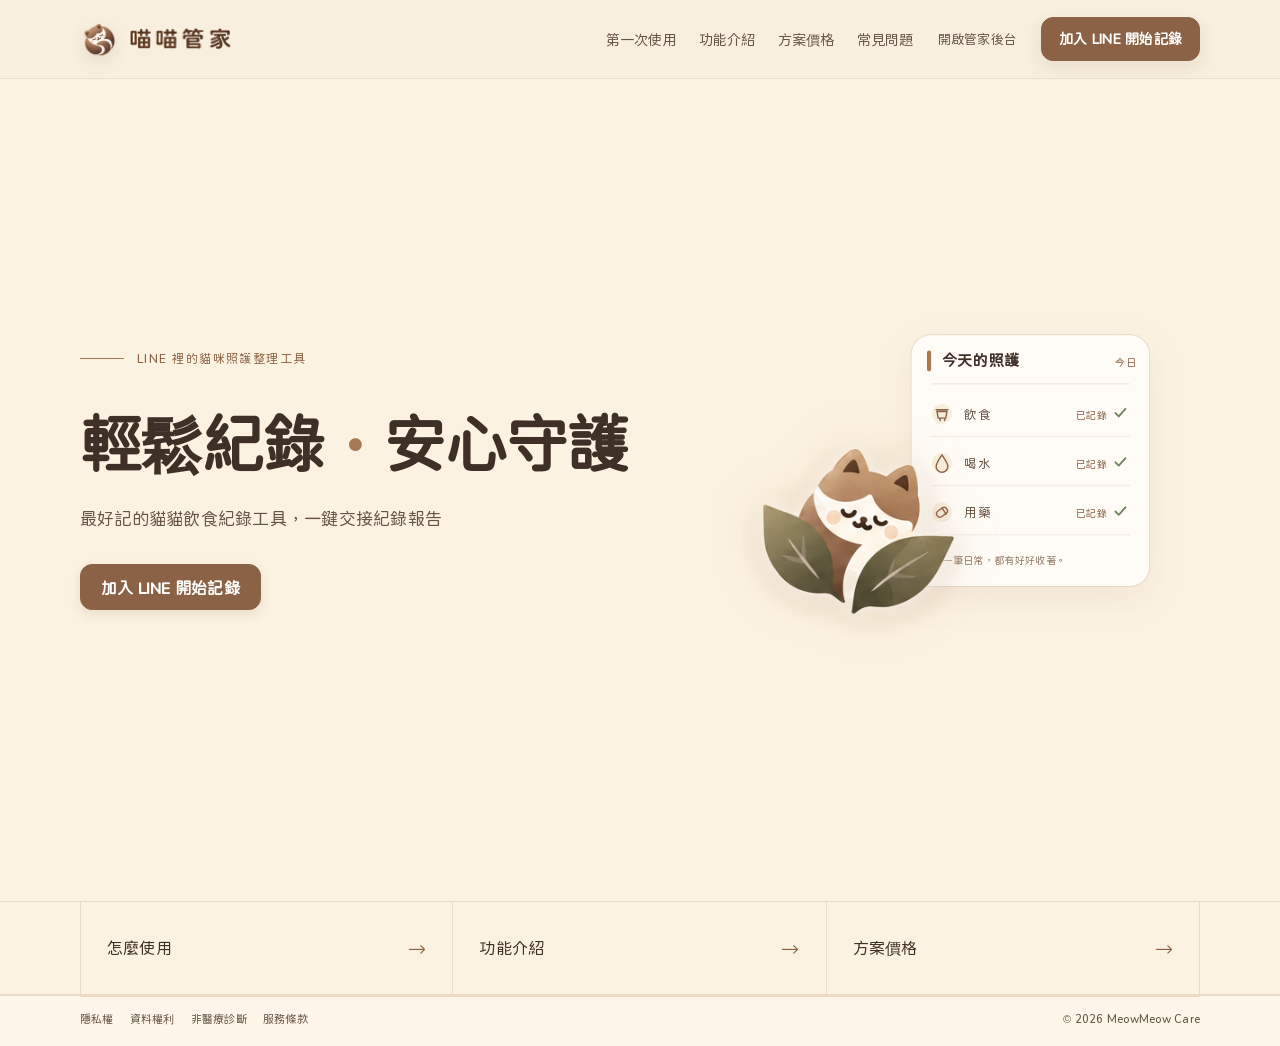
==== index.html @ c9d2cac2 "Publish MeowMeowCare website" ====
<!doctype html>
<html lang="zh-Hant">
<head>
  <meta charset="utf-8">
  <meta name="viewport" content="width=device-width,initial-scale=1">
  <meta name="description" content="喵喵管家是在 LINE 裡使用的貓咪照護整理工具。輕鬆紀錄，安心守護每一天。">
  <meta name="robots" content="noindex,nofollow">
  <title>喵喵管家｜輕鬆紀錄・安心守護</title>
  <link rel="stylesheet" href="assets/site.css?v=20261018-gutter-icons-v1">
</head>
<body class="home-page">
  <div data-site-header></div>
  <main id="main">
    <section class="a-hero">
      <div class="container a-hero-grid">
        <div class="a-hero-copy">
          <div class="a-index">LINE 裡的貓咪照護整理工具</div>
          <h1>輕鬆紀錄<span class="headline-dot">・</span>安心守護</h1>
          <p class="lead">最好記的貓貓飲食紀錄工具，一鍵交接紀錄報告</p>
          <div class="hero-actions"><a class="button primary" href="https://line.me/R/ti/p/@232mjffx">加入 LINE 開始記錄</a></div>
        </div>
        <figure class="hero-illustration" aria-label="今日照護摘要與你提供的喵喵管家貓咪插畫">
          <svg class="hero-illustration-art" viewBox="0 0 520 450" role="img" aria-labelledby="hero-art-title hero-art-desc">
            <title id="hero-art-title">今天的照護，輕鬆留下來</title>
            <desc id="hero-art-desc">圓角的今日照護摘要介面，列出飲食、喝水與用藥紀錄，搭配你提供的完整品牌貓咪插圖。</desc>
            <g class="hero-page" transform="translate(38 0)">
              <rect class="hero-sheet" x="174" y="44" width="286" height="302" rx="24"/>
              <rect class="hero-card-accent" x="193" y="63" width="5" height="25" rx="2.5"/>
              <text x="211" y="82" class="hero-label">今天的照護</text>
              <text x="419" y="81" class="hero-date">今日</text>
              <path class="hero-rule" d="M198 103h238"/>
              <g class="hero-entry"><circle class="hero-entry-mark" cx="211" cy="139" r="12"/><path class="hero-icon" d="M205 136h12l-1.5 8h-9l-1.5-8Zm-1-2h14m-10 10 1 3m6-3-1 3"/><text x="238" y="145" class="hero-entry-title">飲食</text><text x="372" y="145" class="hero-entry-note">已記錄</text><path class="hero-check" d="m419 138 4 4 8-9"/><path class="hero-entry-line" d="M198 166h238"/></g>
              <g class="hero-entry hero-entry-water"><circle class="hero-entry-mark" cx="211" cy="198" r="12"/><path class="hero-icon" d="M211 188c-4 6-7 10-7 14a7 7 0 0 0 14 0c0-4-3-8-7-14Z"/><text x="238" y="204" class="hero-entry-title">喝水</text><text x="372" y="204" class="hero-entry-note">已記錄</text><path class="hero-check" d="m419 197 4 4 8-9"/><path class="hero-entry-line" d="M198 225h238"/></g>
              <g class="hero-entry hero-entry-medicine"><circle class="hero-entry-mark" cx="211" cy="257" r="12"/><rect class="hero-icon" x="204" y="253" width="14" height="8" rx="4" transform="rotate(-35 211 257)"/><path class="hero-icon" d="m211 252 5 7"/><text x="238" y="263" class="hero-entry-title">用藥</text><text x="372" y="263" class="hero-entry-note">已記錄</text><path class="hero-check" d="m419 256 4 4 8-9"/><path class="hero-entry-line" d="M198 284h238"/></g>
              <text x="199" y="319" class="hero-card-caption">每一筆日常，都有好好收著。</text>
            </g>
          </svg>
          <div class="hero-mascot" role="img" aria-label="你提供的貓咪插圖：貓咪被綠葉包圍"></div>
        </figure>
      </div>
    </section>
    <nav class="home-directory" aria-label="深入了解喵喵管家"><div class="container"><a href="how-it-works.html"><span>怎麼使用</span><b aria-hidden="true">→</b></a><a href="features.html"><span>功能介紹</span><b aria-hidden="true">→</b></a><a href="pricing.html"><span>方案價格</span><b aria-hidden="true">→</b></a></div></nav>
  </main>
  <div data-site-footer></div>
  <script src="assets/site.js?v=20261018-paidshared"></script>
</body>
</html>
---- assets/site.css ----
@font-face{font-family:"Chiron GoRound TC";src:url("chiron-go-round-tc-400-subset.woff2") format("woff2");font-display:swap}
@font-face{font-family:"jf-openhuninn";src:url("jf-openhuninn-subset.woff2") format("woff2");font-display:swap}

:root{
  --sand:#fcf2e1;--paper:#fffcf7;--paper-deep:#f8eedd;--ink:#3e3027;--ink-soft:#655346;
  --caramel:#a77954;--caramel-dark:#8c6246;--line:#eadcc9;--line-soft:rgba(140,98,70,.11);
  --green:#708461;--green-soft:#e8eee2;--shadow-soft:0 2px 8px rgba(105,72,50,.05);
  --shadow-paper:0 3px 12px rgba(105,72,50,.07);--radius:16px;--radius-small:12px;--content:1120px;
  --font:"Chiron GoRound TC","jf-openhuninn","Noto Sans TC","PingFang TC","Microsoft JhengHei",sans-serif;
  --ease:cubic-bezier(.4,0,.2,1);--ease-enter:cubic-bezier(.16,1,.3,1);--quick:180ms;--standard:480ms;--slow:760ms;
}
*{box-sizing:border-box}html{scroll-behavior:smooth;scroll-padding-top:96px}
body{margin:0;overflow-x:hidden;background:var(--sand);color:var(--ink);font-family:var(--font);font-size:16px;line-height:1.72;letter-spacing:.015em;-webkit-text-size-adjust:100%;text-size-adjust:100%}
img{display:block;max-width:100%}a{color:inherit;text-decoration:none}button{font:inherit;color:inherit}p{text-wrap:pretty}
.container{width:min(calc(100% - 64px),var(--content));margin-inline:auto}
.skip-link{position:fixed;left:32px;top:-70px;z-index:200;padding:10px 16px;border-radius:10px;background:var(--ink);color:#fff;transition:top var(--quick) var(--ease)}.skip-link:focus{top:18px}

/* Navigation */
.site-header{position:sticky;top:0;z-index:100;background:rgba(248,239,223,.94);border-bottom:1px solid var(--line-soft);backdrop-filter:blur(16px)}
.nav{min-height:78px;display:flex;align-items:center;gap:24px}.brand{display:flex;align-items:center;gap:10px;margin-right:auto}
.brand img:first-child{width:44px;height:44px;object-fit:contain;filter:drop-shadow(0 5px 8px rgba(90,56,37,.12))}.brand img:last-child{width:126px;height:auto}
.nav-links{display:flex;align-items:center;gap:22px;font-size:14px}.nav-links a,.nav-secondary{position:relative;padding:10px 0;color:var(--ink-soft)}
.nav-links a::after,.nav-secondary::after{content:"";position:absolute;right:0;bottom:5px;left:0;height:1px;background:var(--caramel-dark);transform:scaleX(0);transform-origin:right;transition:transform var(--standard) var(--ease-enter)}
.nav-links a:hover::after,.nav-links a[aria-current="page"]::after,.nav-secondary:hover::after{transform:scaleX(1);transform-origin:left}.nav-links a[aria-current="page"]{color:var(--ink)}
.nav-secondary{font-size:13px;white-space:nowrap}
.nav-cta,.button{min-height:46px;display:inline-flex;align-items:center;justify-content:center;gap:9px;padding:9px 20px;border:1px solid var(--line);border-radius:var(--radius-small);background:var(--paper);font-weight:600;line-height:1.4;cursor:pointer;transition:transform var(--quick) var(--ease),box-shadow var(--standard) var(--ease),background var(--quick) var(--ease),border-color var(--quick) var(--ease)}
.nav-cta,.button.primary{background:var(--caramel-dark);border-color:var(--caramel-dark);color:#fff;box-shadow:0 6px 16px rgba(140,98,70,.14)}.nav-cta{min-height:44px;padding:8px 17px;font-size:14px;white-space:nowrap}
.button:hover,.nav-cta:hover{transform:translateY(-2px);box-shadow:0 9px 22px rgba(140,98,70,.2)}.button:active,.nav-cta:active{transform:translateY(0) scale(.98);transition-duration:100ms}
.button.small{min-height:40px;padding:7px 15px;font-size:14px}.button.ghost{background:transparent}.menu-toggle{display:none;width:44px;height:44px;border:1px solid var(--line);border-radius:12px;background:var(--paper);font-size:21px;line-height:1}

/* Typography */
h1,h2,h3{margin-top:0;font-family:var(--font);font-weight:600;color:var(--ink);text-wrap:balance}h1{font-size:clamp(40px,4.8vw,64px);line-height:1.32;letter-spacing:0;margin-bottom:24px}
h2{font-size:clamp(27px,3vw,38px);line-height:1.4;letter-spacing:0;margin-bottom:16px}h3{font-size:18px;line-height:1.5;margin-bottom:9px}
.lead{max-width:37em;font-size:17px;line-height:1.75;color:var(--ink-soft)}.muted{color:var(--ink-soft)}
.eyebrow,.a-index,.a-kicker,.section-index{display:flex;align-items:center;gap:13px;color:var(--caramel-dark);font-size:12px;letter-spacing:.16em}.eyebrow::before,.a-index::before{content:"";width:44px;height:1px;background:var(--caramel)}

/* Home: one quiet cover and four page doors */
.a-hero{position:relative;isolation:isolate;overflow:hidden}
.a-hero-grid{min-height:calc(100svh - 78px);display:grid;grid-template-columns:minmax(0,1fr) minmax(340px,.72fr);gap:84px;align-items:center;padding:64px 0 72px}
.a-hero-copy{max-width:620px;padding-bottom:14px}.a-index{margin-bottom:31px}.a-hero h1{max-width:650px;margin-bottom:22px}.a-hero h1 span{display:block;color:var(--caramel-dark)}
.a-hero .lead{max-width:30em;margin:0;font-size:17px}.hero-actions{display:flex;gap:12px;flex-wrap:wrap;margin-top:31px}
.hero-illustration{position:relative;width:min(100%,470px);aspect-ratio:520/450;margin:0 0 0 auto;isolation:isolate}
.hero-illustration-art{position:absolute;inset:0;width:100%;height:100%;overflow:visible}
.hero-page{transform-origin:58% 52%;opacity:1}
.hero-sheet{fill:var(--paper);stroke:var(--line);stroke-width:1.5}
.hero-fold{fill:var(--paper-deep);stroke:var(--line);stroke-width:1.5;stroke-linejoin:round}
.hero-pin{fill:var(--caramel)}.hero-label{fill:var(--ink);font:600 18px var(--font);letter-spacing:.04em}
.hero-rule,.hero-bottom-rule{fill:none;stroke:var(--line);stroke-width:1.2}
.hero-entry-title{fill:var(--ink-soft);font:500 15px var(--font);letter-spacing:.04em}
.hero-icon{fill:none;stroke:var(--caramel-dark);stroke-width:2.3;stroke-linecap:round;stroke-linejoin:round}
.hero-entry-line{fill:none;stroke:var(--line);stroke-width:2;stroke-linecap:round}
.hero-check{fill:none;stroke:var(--green);stroke-width:2.4;stroke-linecap:round;stroke-linejoin:round;stroke-dasharray:22;stroke-dashoffset:0}
.hero-paw-dot{fill:var(--caramel)}.hero-paw-line{fill:none;stroke:var(--line);stroke-width:2;stroke-linecap:round}
.hero-mascot{position:absolute;z-index:1;left:0;bottom:2%;width:48%;height:auto;filter:drop-shadow(0 8px 9px rgba(90,56,37,.08));transform-origin:50% 84%}
.hero-illustration.is-active .hero-mascot{animation:mascotSettle 760ms var(--ease-enter) both,mascotRest 6.2s ease-in-out 900ms infinite}
.hero-illustration.has-entered .hero-page{animation:pageArrival 720ms var(--ease-enter) both}
.hero-illustration.is-active .hero-entry:not(.hero-entry-water):not(.hero-entry-medicine) .hero-check{animation:checkDraw 420ms var(--ease-enter) 500ms both}
.hero-illustration.is-active .hero-entry-water .hero-check{animation:checkDraw 420ms var(--ease-enter) 680ms both}
.hero-illustration.is-active .hero-entry-medicine .hero-check{animation:checkDraw 420ms var(--ease-enter) 860ms both}
.home-directory{border-top:1px solid var(--line);border-bottom:1px solid var(--line)}.home-directory .container{display:grid;grid-template-columns:repeat(3,1fr)}
.home-directory a{position:relative;min-height:92px;display:flex;align-items:center;justify-content:space-between;gap:16px;padding:20px 26px;border-right:1px solid var(--line);font-size:16px;overflow:hidden;transition:background var(--standard) var(--ease),color var(--quick) var(--ease)}
.home-directory a:first-child{border-left:1px solid var(--line)}.home-directory a::before{content:"";position:absolute;inset:auto 0 0;height:3px;background:var(--caramel);transform:scaleX(0);transform-origin:left;transition:transform var(--standard) var(--ease-enter)}
.home-directory a:hover{background:rgba(255,250,240,.58)}.home-directory a:hover::before{transform:scaleX(1)}.home-directory b{font-size:18px;font-weight:400;color:var(--caramel-dark);transition:transform var(--standard) var(--ease-enter)}.home-directory a:hover b{transform:translateX(5px)}

/* Shared page structure */
.page-hero{position:relative;padding:80px 0 62px;border-bottom:1px solid var(--line-soft);overflow:hidden}.page-hero::after{content:"";position:absolute;width:260px;height:260px;border:1px solid rgba(185,135,96,.22);border-radius:50%;right:-110px;bottom:-145px}
.page-hero-grid{display:grid;grid-template-columns:minmax(0,1fr) minmax(290px,.55fr);gap:70px;align-items:center}.page-hero h1{font-size:clamp(38px,4.4vw,58px);margin-top:22px;margin-bottom:18px}.page-hero .lead{margin:0;font-size:17px}
.page-hero-visual,.onboarding-image{max-height:560px;width:100%;object-fit:contain;border:9px solid var(--paper);border-radius:22px;box-shadow:var(--shadow-soft)}
.section{padding:76px 0;border-bottom:0}.section.soft{background:rgba(255,250,240,.48)}
.section-head{display:grid;grid-template-columns:145px 1fr;gap:48px;margin-bottom:46px}.section-head h2{margin-bottom:12px}.section-intro{max-width:42em;color:var(--ink-soft)}
.content-grid{display:grid;grid-template-columns:210px minmax(0,760px);gap:72px;align-items:start}.toc{position:sticky;top:106px;border-top:1px solid var(--line)}
.toc a{display:block;padding:12px 0;border-bottom:1px solid var(--line);font-size:13px;color:var(--ink-soft);transition:padding-left var(--quick) var(--ease),color var(--quick) var(--ease)}.toc a:hover{padding-left:5px;color:var(--ink)}
.prose{max-width:760px;overflow-wrap:anywhere}.prose h2{font-size:26px;margin-top:56px;margin-bottom:15px}.prose h2:first-child{margin-top:0}.prose h3{font-size:18px;margin-top:30px}
.prose p,.prose li{color:var(--ink-soft)}.prose li{margin-bottom:8px}.prose table{width:100%;border-collapse:collapse;margin:26px 0;font-size:14px}.prose th,.prose td{padding:13px 10px;border-bottom:1px solid var(--line);text-align:left;vertical-align:top}.prose th{font-weight:600;color:var(--caramel-dark)}
.quote{margin:32px 0;padding:7px 0 7px 20px;border-left:2px solid var(--caramel);font-size:23px;line-height:1.75;color:var(--ink)!important}
.notice{padding:18px 20px;border:1px solid var(--line);border-radius:var(--radius-small);background:rgba(255,250,240,.72);color:var(--ink-soft);font-size:14px}

/* Components */
.feature-list,.real-ui-grid{display:grid;grid-template-columns:repeat(3,1fr);gap:18px}.feature-item,.real-ui-card,.price-card,.step-card{position:relative;padding:24px;border:1px solid var(--line);border-radius:var(--radius);background:rgba(255,250,240,.72);transition:transform var(--standard) var(--ease-enter),box-shadow var(--standard) var(--ease),background var(--quick) var(--ease)}
.feature-item:hover,.real-ui-card:hover,.price-card:hover{transform:translateY(-5px);background:var(--paper);box-shadow:var(--shadow-soft)}.feature-item img{width:66px;height:66px;margin-bottom:20px;border-radius:14px}.feature-item p,.real-ui-card p{margin-bottom:0;font-size:14px;color:var(--ink-soft)}
.real-ui-card img{width:100%;aspect-ratio:430/760;object-fit:cover;object-position:top;border-radius:12px}.real-ui-card h3{margin:18px 5px 4px}.real-ui-card p{margin:0 5px}
.steps{display:grid;gap:16px}.step-card{display:grid;grid-template-columns:54px 1fr;gap:18px}.step-card h2{margin:0 0 9px;font-size:21px}.step-card p{margin-top:0}.step-no{font-size:23px;color:var(--caramel-dark)}
.message-chip{display:inline-block;margin:7px 3px 20px 0;padding:8px 14px;border-radius:15px 15px 5px 15px;background:#dce8d3;color:#415938}
.status{display:inline-flex;padding:4px 10px;border-radius:999px;background:var(--green-soft);color:var(--green);font-size:12px}.status.planned{background:var(--paper-deep);color:var(--caramel-dark)}
.pricing-grid{display:grid;grid-template-columns:1fr 1fr;gap:22px}.price-card.featured{border:2px solid var(--caramel-dark);background:var(--paper)}.price-card h2{margin-top:20px}.price{margin:20px 0;font-size:40px;line-height:1.25}.price small{font-size:15px;color:var(--ink-soft)}
.check-list{list-style:none;padding:0}.check-list li{position:relative;padding:8px 0 8px 27px;color:var(--ink-soft)}.check-list li::before{content:"✓";position:absolute;left:0;color:var(--green)}
details{border-bottom:1px solid var(--line);padding:18px 0}summary{display:flex;justify-content:space-between;gap:20px;cursor:pointer;list-style:none;font-size:17px}summary::-webkit-details-marker{display:none}summary::after{content:"＋";color:var(--caramel-dark);transition:transform var(--standard) var(--ease)}details[open] summary::after{transform:rotate(45deg)}details p{max-width:52em;color:var(--ink-soft)}
.trust-grid,.audience-grid,.onboarding-layout{display:grid;grid-template-columns:.9fr 1.1fr;gap:70px;align-items:center}
.final-cta{position:relative;padding:68px 0;text-align:center;border-top:1px solid var(--line-soft);overflow:hidden}.final-cta::before{content:"";position:absolute;width:210px;height:210px;left:-110px;top:-125px;border:1px solid rgba(185,135,96,.22);border-radius:50%}.final-cta .mascot{width:92px;margin:0 auto 20px}.final-cta h2{font-size:clamp(28px,3.4vw,42px)}.final-cta p{max-width:38em;margin:0 auto 26px;color:var(--ink-soft)}

/* Existing content structures */
.journey{display:grid;grid-template-columns:1fr 58px 1fr 58px 1fr;align-items:stretch}.journey-card{padding:28px;border:1px solid var(--line);border-radius:var(--radius);background:var(--paper)}.journey-arrow{display:grid;place-items:center;color:var(--caramel-dark)}.journey-arrow::before{content:"→"}
.scene-grid{display:grid;grid-template-columns:repeat(3,1fr);border-block:1px solid var(--line)}.scene{padding:34px}.scene+.scene{border-left:1px solid var(--line)}.scene img{width:66px;height:66px;margin-bottom:22px;border-radius:14px}
.trust-points{display:grid;grid-template-columns:1fr 1fr;border-top:1px solid var(--line)}.trust-point{padding:22px;border-bottom:1px solid var(--line)}.trust-point:nth-child(odd){border-right:1px solid var(--line)}
.audience-item{display:grid;grid-template-columns:38px 1fr;gap:16px;padding:19px 0;border-bottom:1px solid var(--line)}.audience-visual{min-height:470px;display:grid;place-items:center;padding:40px;border:1px solid var(--line);border-radius:180px 180px 22px 22px;background:var(--paper)}.audience-visual img{width:76%;border-radius:16px;box-shadow:var(--shadow-soft)}.onboarding-copy{position:sticky;top:112px}

/* Family care: structured like the product's rich menu */
.care-section{padding-top:38px}.care-jump{display:grid;grid-template-columns:repeat(3,1fr);margin-bottom:80px;border:1px solid var(--line);border-radius:16px;overflow:hidden;background:var(--paper)}
.care-jump a{display:flex;align-items:center;justify-content:center;gap:13px;min-height:72px;padding:15px;border-right:1px solid var(--line);transition:background var(--quick) var(--ease)}.care-jump a:last-child{border-right:0}.care-jump a:hover{background:var(--paper-deep)}.care-jump span{color:var(--caramel-dark);font-size:11px;letter-spacing:.14em}
.care-story{display:grid;grid-template-columns:.82fr 1.18fr;gap:72px;align-items:start;padding-bottom:88px}.care-story-copy{position:sticky;top:112px}.care-story h2,.permission-heading h2,.single-care h2{margin:18px 0;font-size:clamp(28px,3.2vw,40px)}.care-story-copy p,.permission-heading p,.single-care-copy>p{color:var(--ink-soft)}
.care-note-grid{display:grid;grid-template-columns:1fr 1fr;border:1px solid var(--line);border-radius:16px;overflow:hidden;background:var(--paper)}.care-note{min-height:224px;padding:28px}.care-note:nth-child(odd){border-right:1px solid var(--line)}.care-note:nth-child(-n+2){border-bottom:1px solid var(--line)}.care-note img{width:66px;height:66px;margin-bottom:18px;border-radius:12px}.care-note h3{font-size:17px;margin-bottom:7px}.care-note p{margin:0;color:var(--ink-soft);font-size:13px;line-height:1.7}
.permission-section{padding:88px 0;border-top:1px solid var(--line-soft)}.permission-heading{display:grid;grid-template-columns:1fr .82fr;gap:60px;align-items:end;margin-bottom:34px}.permission-heading p{margin:0 0 21px}
.permission-table-wrap{overflow:hidden;border:1px solid var(--line);border-radius:16px;background:var(--paper)}.permission-menu{width:100%;border-collapse:separate;border-spacing:0;table-layout:fixed}.permission-menu th,.permission-menu td{padding:20px 22px;border-right:1px solid var(--line);border-bottom:1px solid var(--line);text-align:left;vertical-align:middle}.permission-menu tr>*:last-child{border-right:0}.permission-menu tbody tr:last-child>*{border-bottom:0}.permission-menu thead th{height:72px;background:var(--paper-deep);color:var(--caramel-dark);font-weight:600}.permission-menu thead th:first-child{width:34%}.role-icon{display:inline-grid;place-items:center;width:31px;height:31px;margin-right:10px;border:1px solid var(--line);border-radius:10px;background:var(--paper);font-size:11px}
.permission-menu tbody th{display:flex;align-items:center;gap:16px;background:var(--paper);font-weight:400;line-height:1.55}.action-icon{display:grid;place-items:center;flex:0 0 43px;width:43px;height:43px;border:1px solid var(--line);border-radius:12px;background:var(--paper-deep);color:var(--caramel-dark);font-size:11px;letter-spacing:.08em}.permission-menu td b,.permission-menu td small{display:block}.permission-menu td b{font-size:15px;font-weight:600;color:var(--green)}.permission-menu td small{margin-top:2px;color:var(--ink-soft);font-size:11px}.permission-menu td .limited{color:var(--ink-soft)}.permission-menu td .conditional{color:var(--caramel-dark)}
.single-care{display:grid;grid-template-columns:1fr minmax(280px,.7fr);gap:72px;align-items:center;padding:88px 0 22px;border-top:1px solid var(--line-soft)}.single-care .status{margin-top:22px}.single-care-visual{width:min(100%,390px);max-height:580px;justify-self:end;object-fit:contain;border:6px solid var(--paper);border-radius:16px;box-shadow:var(--shadow-soft)}.single-care .notice{margin-top:26px}

/* Footer */
.site-footer{padding:52px 0 26px;border-top:1px solid var(--line);background:rgba(255,250,240,.58)}.footer-grid{display:grid;grid-template-columns:1.45fr repeat(3,1fr);gap:42px}.footer-brand{display:flex;align-items:center;gap:10px;margin-bottom:13px}.footer-brand img{width:46px}.footer-brand strong{font-weight:600}.footer-grid>div:first-child p{max-width:300px;font-size:14px}.footer-col h3{font-size:14px;font-weight:600}.footer-col a{display:block;margin:7px 0;font-size:13px;color:var(--ink-soft)}.footer-col a:hover{color:var(--caramel-dark)}.footer-bottom{display:flex;justify-content:space-between;gap:20px;margin-top:36px;padding-top:18px;border-top:1px solid var(--line);font-size:11px;color:var(--ink-soft)}

/* Motion identity: calm-premium, with one gentle playful accent */
.js-ready .motion-copy>*{opacity:0;transform:translateY(18px);animation:copyEnter var(--slow) var(--ease-enter) forwards}.js-ready .motion-copy>*:nth-child(2){animation-delay:80ms}.js-ready .motion-copy>*:nth-child(3){animation-delay:150ms}.js-ready .motion-copy>*:nth-child(4){animation-delay:220ms}
.js-ready .brand img:first-child{animation:mascotBreathe 4.8s ease-in-out infinite}
.motion-reveal{opacity:0;transform:translateY(18px) scale(.99);transition:opacity var(--slow) var(--ease-enter),transform var(--slow) var(--ease-enter)}.motion-reveal.is-visible{opacity:1;transform:none}.motion-group>*{transition-delay:calc(var(--motion-index,0) * 55ms)}
details[open]>:not(summary){animation:detailEnter var(--standard) var(--ease-enter)}
@keyframes copyEnter{to{opacity:1;transform:none}}@keyframes pageArrival{from{opacity:.35;transform:translateY(14px) rotate(1.2deg)}to{opacity:1;transform:none}}
@keyframes mascotSettle{from{opacity:.8;transform:translateY(9px) scale(.985)}to{opacity:1;transform:none}}@keyframes mascotRest{0%,100%{transform:translateY(0)}50%{transform:translateY(-3px)}}
@keyframes checkDraw{from{stroke-dashoffset:22}to{stroke-dashoffset:0}}
@keyframes mascotBreathe{0%,100%{transform:translateY(0) rotate(0)}50%{transform:translateY(-2px) rotate(-1deg)}}@keyframes detailEnter{from{opacity:0;transform:translateY(-7px)}to{opacity:1;transform:none}}

@media(max-width:1020px){
  .nav-links{display:none}.menu-toggle{display:grid;place-items:center}.nav-links.open{position:absolute;top:78px;right:0;left:0;display:flex;align-items:stretch;flex-direction:column;gap:0;padding:12px 32px 24px;background:var(--paper);border-bottom:1px solid var(--line);box-shadow:var(--shadow-soft)}.nav-links.open a{min-height:48px;display:flex;align-items:center;border-bottom:1px solid var(--line)}.nav-links.open a::after{display:none}.nav-secondary{display:none}
  .a-hero-grid{grid-template-columns:1fr 380px;gap:50px}.page-hero-grid{gap:45px}.content-grid{grid-template-columns:170px minmax(0,1fr);gap:46px}.footer-grid{grid-template-columns:1.3fr repeat(3,1fr);gap:28px}
}
@media(max-width:760px){
  html{scroll-padding-top:82px}body{font-size:16px;line-height:1.65}.container{width:calc(100% - 64px)}.nav{min-height:70px}.brand img:first-child{width:38px;height:38px}.brand img:last-child{width:108px}.nav-cta{display:none}.nav-links.open{top:70px;padding-inline:32px}
  h1{font-size:30px;line-height:1.42}h2{font-size:23px}.lead{font-size:15px}.a-hero-grid{min-height:auto;grid-template-columns:1fr;gap:25px;padding:44px 0 58px}.a-hero-copy{padding:0}.a-index{margin-bottom:20px;font-size:12px;gap:10px}.a-index::before{width:30px}.a-hero h1{font-size:32px;line-height:1.4;letter-spacing:0;margin-bottom:17px}.a-hero .lead{font-size:15px;line-height:1.7}.hero-actions{display:flex;margin-top:23px}.hero-actions .button{width:auto;max-width:100%;padding-inline:21px;white-space:nowrap}
  .hero-illustration{width:min(100%,390px);margin-inline:auto}.hero-mascot{left:-8%;bottom:0;width:62%}
  .home-directory .container{grid-template-columns:1fr}.home-directory a{min-height:61px;padding:10px 2px;border-right:0;border-bottom:1px solid var(--line);font-size:15px}.home-directory a:first-child{border-left:0}.home-directory a:last-child{border-bottom:0}
  .page-hero{padding:40px 0 34px}.page-hero-grid{grid-template-columns:1fr;gap:28px}.page-hero h1{font-size:28px;line-height:1.45;margin-top:16px}.page-hero .lead{font-size:15px}.page-hero-visual,.onboarding-image{max-height:420px;width:auto;max-width:100%;margin-inline:auto;border-width:5px;border-radius:14px}
  .section{padding:46px 0}.section-head,.content-grid{grid-template-columns:1fr;gap:12px}.toc{display:none}.prose h2{margin-top:40px;font-size:22px}.prose h3{font-size:17px}.prose table{display:block;max-width:100%;overflow-x:auto;-webkit-overflow-scrolling:touch;font-size:13px}.quote{font-size:19px}
  .feature-list,.real-ui-grid,.pricing-grid{grid-template-columns:1fr;gap:14px}.feature-item,.real-ui-card,.price-card{padding:20px}.feature-item{display:grid;grid-template-columns:60px 1fr;gap:0 16px;align-items:center}.feature-item img{grid-row:1/3;width:58px;height:58px;margin:0}.feature-item h3,.feature-item p{grid-column:2;margin-top:0}.feature-item p{margin-bottom:0}
  .step-card{grid-template-columns:40px 1fr;padding:18px 16px;gap:12px}.step-card h2{font-size:18px}.step-no{font-size:19px}.trust-grid,.audience-grid,.onboarding-layout{grid-template-columns:1fr;gap:34px}.onboarding-copy{position:static}
  .journey{grid-template-columns:1fr}.journey-arrow{height:46px}.journey-arrow::before{content:"↓"}.scene-grid{grid-template-columns:1fr}.scene+.scene{border-left:0;border-top:1px solid var(--line)}.trust-points{grid-template-columns:1fr}.trust-point:nth-child(odd){border-right:0}
  .care-section{padding-top:26px}.care-jump{margin-bottom:54px;border-radius:14px}.care-jump a{min-height:58px;flex-direction:column;gap:0;padding:8px 4px;font-size:12px}.care-jump span{font-size:9px}.care-story{grid-template-columns:1fr;gap:26px;padding-bottom:58px}.care-story-copy{position:static}.care-story h2,.permission-heading h2,.single-care h2{font-size:24px;line-height:1.5}.care-note-grid{border-radius:14px}.care-note{min-height:196px;padding:20px 16px}.care-note img{width:54px;height:54px;margin-bottom:14px}.care-note h3{font-size:16px}.care-note p{font-size:12px}.permission-section{padding:58px 0}.permission-heading{grid-template-columns:1fr;gap:0;margin-bottom:24px}.permission-heading p{margin:0}.permission-table-wrap{border:0;border-radius:0;background:transparent;overflow:visible}.permission-menu,.permission-menu tbody{display:block}.permission-menu thead{position:absolute;width:1px;height:1px;overflow:hidden;clip:rect(0 0 0 0)}.permission-menu tr{display:grid;grid-template-columns:1fr 1fr;margin-bottom:16px;border:1px solid var(--line);border-radius:14px;overflow:hidden;background:var(--paper)}.permission-menu th,.permission-menu td{border:0!important}.permission-menu tbody th{grid-column:1/-1;min-height:74px;padding:14px 16px;border-bottom:1px solid var(--line)!important;background:var(--paper-deep);font-size:15px}.permission-menu tbody th br{display:none}.permission-menu td{padding:16px;min-height:76px}.permission-menu td+td{border-left:1px solid var(--line)!important}.permission-menu td::before{display:block;margin-bottom:5px;color:var(--caramel-dark);font-size:10px;font-weight:600;letter-spacing:.08em}.permission-menu td:nth-child(2)::before{content:"飼主"}.permission-menu td:nth-child(3)::before{content:"共同照護者"}.permission-menu td b{font-size:14px}.permission-menu td small{font-size:10px;line-height:1.5}.single-care{grid-template-columns:1fr;gap:28px;padding:58px 0 4px}.single-care-visual{width:min(92%,340px);justify-self:center;border-width:5px;border-radius:14px}
  .final-cta{padding:48px 0}.final-cta .mascot{width:72px}.site-footer{padding:34px 0 20px}.footer-grid{grid-template-columns:1fr 1fr;gap:22px 20px}.footer-grid>div:first-child{grid-column:1/-1;padding-bottom:18px;border-bottom:1px solid var(--line)}.footer-brand{margin-bottom:8px}.footer-brand img{width:38px}.footer-grid>div:first-child p{max-width:25em;margin:0;font-size:12px;line-height:1.65}.footer-col h3{margin:0 0 8px;font-size:13px}.footer-col a{min-height:28px;display:flex;align-items:center;margin:2px 0;font-size:12px}.footer-col:last-child{grid-column:1/-1;display:grid;grid-template-columns:1fr 1fr;gap:0 18px;padding-top:18px;border-top:1px solid var(--line)}.footer-col:last-child h3{grid-column:1/-1}.footer-bottom{margin-top:24px;padding-top:14px;flex-direction:column;gap:2px;font-size:10px}
}
@media(max-width:390px){.a-hero h1{font-size:30px}.hero-illustration{width:100%}.hero-mascot{width:60%}.hero-label{font-size:17px}.hero-entry-title{font-size:14px}.feature-item{grid-template-columns:54px 1fr;padding:17px}.feature-item img{width:52px;height:52px}.care-note{min-height:190px;padding:18px 14px}.care-note img{width:50px;height:50px}.care-note h3{font-size:15px}.permission-menu td{padding:14px 11px}.footer-grid{gap:20px 16px}}

/* Family care redesign: disclose plan status first, then use editorial rules and a compact matrix. */
.care-hero .page-hero-grid{grid-template-columns:minmax(0,1fr) minmax(260px,.52fr);gap:72px}
.care-hero-copy{max-width:650px}.care-hero h1{max-width:13em;font-size:clamp(36px,4.5vw,56px);line-height:1.38}
.care-plan-price{margin:26px 0 13px;padding-top:16px;border-top:1px solid var(--line);font-size:15px;font-weight:600;color:var(--caramel-dark)}.care-plan-price span{margin-left:12px;color:var(--ink)}
.care-hero .lead{max-width:34em;font-size:15px;line-height:1.75}
.care-overview-section{padding:100px 0;border-bottom:1px solid var(--line-soft)}.care-overview{display:grid;grid-template-columns:.78fr 1.22fr;gap:90px;align-items:start}
.care-overview-intro h2,.permission-heading h2,.single-care-copy h2{margin:0 0 18px;font-size:clamp(27px,3vw,38px);line-height:1.5}
.care-overview-intro p,.permission-heading p,.permission-footnote,.single-care-copy>p{max-width:36em;margin:0;color:var(--ink-soft);font-size:15px;line-height:1.8}
.care-principles{border-top:1px solid var(--line)}.care-principles>div{display:grid;grid-template-columns:minmax(150px,.65fr) 1fr;gap:28px;padding:20px 0;border-bottom:1px solid var(--line)}.care-principles h3{margin:0;font-size:16px;font-weight:600}.care-principles p{margin:0;color:var(--ink-soft);font-size:14px;line-height:1.7}
.care-permission-section{padding:92px 0 76px;border:0}.care-permission-section .permission-heading{grid-template-columns:1fr auto;gap:40px;align-items:end;margin-bottom:26px}.care-permission-section .permission-heading h2{margin:0;font-size:32px}.care-permission-section .permission-heading p{max-width:30em;margin:0 0 4px;font-size:13px}
.care-permission-section .permission-table-wrap{overflow:visible;border:0;border-top:1px solid var(--line-strong);border-bottom:1px solid var(--line-strong);border-radius:0;background:transparent}
.care-permission-section .permission-menu{border-collapse:collapse;table-layout:fixed}.care-permission-section .permission-menu thead th{height:auto;padding:15px 14px;background:transparent;color:var(--caramel-dark);font-size:13px}
.care-permission-section .permission-menu thead th:first-child{width:50%}.care-permission-section .permission-menu tbody th{display:table-cell;padding:16px 14px;background:transparent;font-size:14px;font-weight:400}
.care-permission-section .permission-menu th,.care-permission-section .permission-menu td{border:0;border-bottom:1px solid var(--line)!important;text-align:left;vertical-align:middle}
.care-permission-section .permission-menu tr:last-child>*{border-bottom:0!important}.care-permission-section .permission-menu td{padding:16px 14px;color:var(--ink);font-size:14px;line-height:1.55}
.care-permission-section .permission-footnote{max-width:none;margin-top:16px;font-size:12px}
.care-status-section{display:block;padding:30px 0 52px;border-top:1px solid var(--line-soft);border-bottom:0}
.single-care-inner{display:grid;grid-template-columns:1fr auto;gap:40px;align-items:center}.single-care-copy h2{font-size:20px;margin:0 0 5px}.single-care-copy>p{font-size:13px}.single-care-visual{width:112px;height:150px;object-fit:cover;object-position:top;border:1px solid var(--line);border-radius:8px;box-shadow:none}
.site-footer{padding:25px 0 18px;border-top:1px solid var(--line);background:rgba(255,250,240,.46)}.footer-grid{display:none}.footer-minimal{display:flex;align-items:center;justify-content:space-between;gap:24px}.footer-brand{margin:0}.footer-brand img{width:35px}.footer-brand strong{font-size:15px}.footer-minimal p{margin:0;color:var(--ink-soft);font-size:12px}.footer-bottom{align-items:center;margin-top:16px;padding-top:12px;font-size:11px}.footer-legal{display:flex;flex-wrap:wrap;gap:16px}.footer-legal a{color:var(--ink-soft)}.footer-legal a:hover{color:var(--caramel-dark)}
@media(max-width:760px){
  .care-hero .page-hero-grid{grid-template-columns:1fr;gap:24px}.care-hero h1{font-size:29px;line-height:1.48}.care-plan-price{margin-top:21px;padding-top:13px;font-size:14px}.care-plan-price span{display:block;margin:2px 0 0}.care-hero .lead{font-size:14px}
  .care-overview-section{padding:58px 0}.care-overview{grid-template-columns:1fr;gap:26px}.care-overview-intro h2{font-size:25px}.care-overview-intro p{font-size:14px}.care-principles>div{grid-template-columns:1fr;gap:3px;padding:15px 0}.care-principles h3{font-size:15px}.care-principles p{font-size:13px}
  .care-permission-section{padding:58px 0 46px}.care-permission-section .permission-heading{grid-template-columns:1fr;gap:5px;margin-bottom:18px}.care-permission-section .permission-heading h2{font-size:24px}.care-permission-section .permission-heading p{font-size:12px}
  .care-permission-section .permission-menu thead th{padding:11px 5px;font-size:11px;line-height:1.4}.care-permission-section .permission-menu thead th:first-child{width:46%}.care-permission-section .permission-menu th,.care-permission-section .permission-menu td{padding:13px 5px!important;font-size:12px;line-height:1.5;overflow-wrap:anywhere}.care-permission-section .permission-menu tbody th{font-size:12px}.care-permission-section .permission-footnote{font-size:11px;line-height:1.7}
  .care-status-section{padding:25px 0 36px}.single-care-inner{grid-template-columns:minmax(0,1fr) auto;gap:20px}.single-care-copy h2{font-size:17px}.single-care-copy>p{font-size:12px}.single-care-visual{width:72px;height:102px;border-radius:6px}
  .site-footer{padding:20px 0 14px}.footer-minimal{display:block}.footer-brand{margin-bottom:5px}.footer-brand img{width:32px}.footer-minimal p{max-width:none;font-size:11px}.footer-bottom{align-items:flex-start;margin-top:11px;padding-top:10px;gap:7px;font-size:10px}.footer-legal{gap:11px}
}
/* Keep the permission matrix a real table on narrow screens; don't turn each row into a card. */
@media(max-width:760px){
  .care-permission-section .permission-menu{display:table;width:100%;table-layout:fixed;border-collapse:collapse}
  .care-permission-section .permission-menu thead{position:static;width:auto;height:auto;overflow:visible;clip:auto;display:table-header-group}
  .care-permission-section .permission-menu tbody{display:table-row-group}
  .care-permission-section .permission-menu tr{display:table-row;margin:0;border:0;border-radius:0;overflow:visible;background:transparent}
  .care-permission-section .permission-menu th,.care-permission-section .permission-menu td{display:table-cell;min-height:0;border-radius:0;vertical-align:middle}
  .care-permission-section .permission-menu tbody th{grid-column:auto;background:transparent}
  .care-permission-section .permission-menu td::before{content:none!important;display:none}
}
@media(prefers-reduced-motion:reduce){html{scroll-behavior:auto}*,*::before,*::after{animation-duration:.01ms!important;animation-iteration-count:1!important;transition-duration:.01ms!important;scroll-behavior:auto!important}.motion-reveal,.js-ready .motion-copy>*{opacity:1;transform:none}.hero-page,.hero-mascot{opacity:1!important;transform:none!important}}

/* V2 home illustration: a soft product surface, not a sheet of paper. */
.hero-illustration{width:min(100%,490px);aspect-ratio:520/450;margin-inline:auto}
.hero-page{transform-origin:62% 50%;filter:drop-shadow(0 14px 22px rgba(105,72,50,.07))}
.hero-sheet{fill:var(--paper);stroke:rgba(167,121,84,.22);stroke-width:1.2}
.hero-card-accent{fill:var(--caramel)}
.hero-label{font:600 18px var(--font);letter-spacing:.035em;fill:var(--ink)}
.hero-date{font:500 12px var(--font);fill:var(--caramel-dark);letter-spacing:.06em}
.hero-rule{stroke:rgba(167,121,84,.22);stroke-width:1}
.hero-entry-mark{fill:var(--paper-deep)}
.hero-entry-title{font:500 15px var(--font);fill:var(--ink-soft)}
.hero-entry-note{font:400 12px var(--font);fill:var(--caramel-dark)}
.hero-entry-line{stroke:rgba(167,121,84,.18);stroke-width:1;stroke-linecap:round}
.hero-icon{stroke:var(--caramel-dark);stroke-width:1.7}
.hero-check{stroke:var(--green);stroke-width:2.25;stroke-linecap:round;stroke-linejoin:round;stroke-dasharray:22;stroke-dashoffset:0}
.hero-card-caption{font:400 12px var(--font);fill:#927863;letter-spacing:.035em}
.hero-mascot{left:-1%;bottom:4%;width:59%;filter:drop-shadow(0 10px 12px rgba(90,56,37,.1))}
.a-hero .button.primary{background:var(--caramel);border-color:var(--caramel);box-shadow:0 5px 13px rgba(140,98,70,.12)}
.hero-illustration.is-active .hero-page{animation:careCardEnter 680ms var(--ease-enter) both}
.hero-illustration.is-active .hero-entry:not(.hero-entry-water):not(.hero-entry-medicine) .hero-check{animation:checkDraw 380ms var(--ease-enter) 420ms both}
.hero-illustration.is-active .hero-entry-water .hero-check{animation:checkDraw 380ms var(--ease-enter) 580ms both}
.hero-illustration.is-active .hero-entry-medicine .hero-check{animation:checkDraw 380ms var(--ease-enter) 740ms both}
@keyframes careCardEnter{from{opacity:.55;transform:translateY(12px)}to{opacity:1;transform:none}}
@media(max-width:760px){.hero-illustration{width:min(100%,400px);margin-inline:auto}.hero-mascot{left:-3%;bottom:4%;width:58%}}
@media(max-width:390px){.hero-illustration{width:100%}.hero-mascot{width:57%}.hero-label{font-size:16px}.hero-entry-title{font-size:14px}}
@media(prefers-reduced-motion:reduce){.hero-illustration.is-active .hero-page{animation:none}}
.feature-status-note{max-width:760px;margin:34px auto 0;padding:15px 19px;font-size:13px;line-height:1.75}

/* Homepage headline and mascot spacing refinement */
@media(max-width:1020px){.container{width:min(calc(100% - 64px),var(--content))}}
@media(max-width:900px){.a-hero-grid{min-height:auto;grid-template-columns:1fr;gap:26px;padding:54px 0 40px}.a-hero-copy{max-width:680px}.hero-illustration{width:min(100%,470px)}}
.a-hero h1{white-space:nowrap}
.a-hero h1 span.headline-dot{display:inline;color:var(--caramel);font-size:.82em;margin-inline:.1em;vertical-align:.04em}
.hero-page{transform-origin:62% 50%}
.hero-mascot{left:-2%;bottom:1%;width:53%;height:auto;aspect-ratio:1;background:url("hero-cat-leaves-original-cutout.png") center/contain no-repeat;filter:drop-shadow(0 0 9px rgba(255,252,247,.9)) drop-shadow(0 0 22px rgba(199,156,111,.28)) drop-shadow(0 8px 10px rgba(90,56,37,.08))}
@media(max-width:760px){.container{width:calc(100% - 64px)}.a-hero-grid{padding:44px 0 40px}.a-hero h1{font-size:clamp(28px,7.2vw,36px)}.hero-illustration{width:min(100%,420px)}.hero-mascot{left:-2%;bottom:1%;width:53%;height:auto}}
@media(max-width:390px){.a-hero h1{font-size:clamp(24px,7vw,27px)}}
@media(prefers-reduced-motion:reduce){.hero-mascot{opacity:1!important;transform:none!important}}
.hero-illustration.is-active .hero-mascot{animation:mascotSettle 760ms var(--ease-enter) both,heroMascotBreath 3.8s ease-in-out 760ms infinite}
@keyframes heroMascotBreath{0%,100%{transform:translateY(0) scale(1)}50%{transform:translateY(-2px) scale(1.018)}}
@media(prefers-reduced-motion:reduce){.hero-illustration.is-active .hero-mascot{animation:none!important;transform:none!important}}

/* Onboarding follows the rich-menu's pictorial language, with just enough copy to act. */
.tutorial-hero{padding:70px 0 48px}
.tutorial-hero h1{margin:0 0 12px;font-size:clamp(34px,4.2vw,48px);line-height:1.42}
.tutorial-hero .lead{margin:0 0 22px;font-size:15px}
.tutorial-section{padding:42px 0 72px}
.tutorial-layout{max-width:850px}
.illustrated-steps{position:relative;display:grid;gap:0;margin:0;padding:0;list-style:none}
.illustrated-step{position:relative;display:grid;grid-template-columns:136px minmax(0,1fr);align-items:center;gap:34px;min-height:150px;padding:22px 0}
.illustrated-step:not(:last-child)::before{content:"";position:absolute;left:59px;bottom:-13px;width:1px;height:30px;background:var(--line)}
.illustrated-step:not(:last-child)::after{content:"";position:absolute;left:55px;bottom:-13px;width:8px;height:8px;border-right:1px solid var(--caramel-dark);border-bottom:1px solid var(--caramel-dark);transform:rotate(45deg)}
.illustrated-step-art{position:relative;display:grid;place-items:center;width:126px;height:118px}
.illustrated-step-art img{width:92px;height:92px;object-fit:contain}
.illustrated-step:nth-child(2) .illustrated-step-art img{width:82px;height:82px}
.illustrated-step-no{position:absolute;right:4px;bottom:3px;color:var(--caramel-dark);font-size:12px;letter-spacing:.08em}
.illustrated-step-copy h2{margin:0 0 6px;font-size:21px;line-height:1.45}
.illustrated-step-copy p{max-width:50ch;margin:0 0 8px;color:var(--ink-soft);font-size:14px;line-height:1.7}
.illustrated-step-copy .message-chip{margin:3px 0 5px}
.illustrated-step-copy .illustrated-hint{margin:4px 0 0;color:var(--caramel-dark);font-size:12px}
.tutorial-examples{display:flex;flex-wrap:wrap;gap:5px 7px;margin:4px 0 6px}
.tutorial-examples .message-chip{margin:0;font-size:13px}
.richmenu-icon{display:block;width:94px;height:58px;background-image:url("richmenu.png");background-repeat:no-repeat;background-size:282px 188px}
.richmenu-icon-record{background-position:0 0}
.richmenu-icon-today{background-position:-94px 0}
.tutorial-afterword{display:grid;grid-template-columns:160px 1fr;align-items:center;gap:26px;margin:32px 0 20px;padding-top:22px;border-top:1px solid var(--line)}
.tutorial-afterword img{width:160px;height:auto;border-radius:12px}
.tutorial-afterword p{margin:0;color:var(--ink-soft);font-size:13px}
.tutorial-notice{max-width:60ch;margin:22px auto 0;font-size:12px}
@media(max-width:760px){
  .tutorial-hero{padding:42px 0 34px}
  .tutorial-hero h1{font-size:28px;line-height:1.5}
  .tutorial-hero .lead{font-size:14px}
  .tutorial-section{padding:25px 0 52px}
  .illustrated-step{grid-template-columns:86px minmax(0,1fr);gap:17px;min-height:126px;padding:19px 0}
  .illustrated-step-art{width:82px;height:82px}
  .illustrated-step-art img{width:72px;height:72px}
  .illustrated-step:nth-child(2) .illustrated-step-art img{width:64px;height:64px}
  .illustrated-step:not(:last-child)::before{left:40px;bottom:-12px;height:27px}
  .illustrated-step:not(:last-child)::after{left:36px;bottom:-12px}
  .illustrated-step-no{right:0;bottom:-3px;font-size:10px}
  .illustrated-step-copy h2{font-size:17px}
  .illustrated-step-copy p{font-size:13px;line-height:1.7}
  .illustrated-step-copy .illustrated-hint{font-size:11px}
  .tutorial-examples{gap:4px}
  .tutorial-examples .message-chip{padding:6px 9px;font-size:11px}
  .richmenu-icon{width:72px;height:46px;background-size:216px 144px}
  .richmenu-icon-today{background-position:-72px 0}
  .tutorial-afterword{grid-template-columns:110px 1fr;gap:15px;margin-top:24px;padding-top:17px}
  .tutorial-afterword img{width:110px;border-radius:9px}
  .tutorial-afterword p{font-size:11px;line-height:1.6}
  .tutorial-notice{font-size:11px}
}

/* Homepage brand stays a quiet signature; the footer doesn't repeat the name. */
.home-page .brand img:first-child{width:38px;height:38px}
.home-page .brand img:last-child{width:104px}
.home-page .site-footer{padding-top:0}
.home-page .footer-bottom{margin-top:0}
@media(max-width:760px){
  .home-page .brand img:first-child{width:32px;height:32px}
  .home-page .brand img:last-child{width:88px}
}

/* First-use tutorial: a clear vertical route, not a poster-led page. */
.tutorial-hero{padding:70px 0 56px}
.tutorial-hero::after{display:none}
.tutorial-hero .container{max-width:var(--content)}
.tutorial-hero .eyebrow{margin-bottom:18px}
.tutorial-hero h1{max-width:14em;margin:0 0 15px;font-size:clamp(34px,4.2vw,50px);line-height:1.42}
.tutorial-hero .lead{max-width:39em;margin:0 0 24px;font-size:16px}
.tutorial-section{padding:54px 0 82px}
.tutorial-layout{max-width:950px}
.tutorial-map{display:grid;grid-template-columns:repeat(4,1fr);margin-bottom:54px;border-top:1px solid var(--line);border-bottom:1px solid var(--line)}
.tutorial-map a{display:flex;align-items:center;gap:11px;min-height:60px;padding:10px 15px;border-right:1px solid var(--line);font-size:14px;color:var(--ink-soft);transition:color var(--quick) var(--ease),background var(--quick) var(--ease)}
.tutorial-map a:first-child{border-left:1px solid var(--line)}
.tutorial-map a:hover{color:var(--ink);background:rgba(255,250,240,.58)}
.tutorial-map span,.tutorial-step-number{color:var(--caramel-dark);font-variant-numeric:tabular-nums}
.tutorial-flow{max-width:740px;margin-inline:auto}
.tutorial-step{display:grid;grid-template-columns:54px minmax(0,1fr);gap:22px;padding:32px 0 38px;border-top:1px solid var(--line)}
.tutorial-step:first-child{border-top:0;padding-top:0}
.tutorial-step-number{padding-top:2px;font-size:18px;letter-spacing:.04em}
.tutorial-step-content h2{margin:0 0 12px;font-size:23px;line-height:1.5}
.tutorial-step-content>p{margin:0 0 13px;color:var(--ink-soft);font-size:15px;line-height:1.8}
.tutorial-step-content .message-chip{margin:4px 8px 14px 0}
.tutorial-examples{display:flex;flex-wrap:wrap;gap:0 4px;margin:4px 0 7px}
.tutorial-step-content .tutorial-outcome{margin-top:16px;color:var(--caramel-dark);font-size:14px}
.tutorial-step-content .tutorial-outcome strong{font-weight:600}
.text-link{display:inline-flex;align-items:center;gap:8px;margin-top:1px;color:var(--caramel-dark);font-size:14px;text-decoration:underline;text-underline-offset:4px}
.tutorial-extra{margin:12px 0 0 76px;padding:29px 0 0;border-top:1px solid var(--line)}
.tutorial-extra h2{margin:0 0 7px;font-size:20px}
.tutorial-extra>p{max-width:62ch;color:var(--ink-soft);font-size:14px;line-height:1.75}
.tutorial-poster{margin:22px 0 26px;border-bottom:1px solid var(--line)}
.tutorial-poster summary{width:max-content;max-width:100%;padding:12px 0;color:var(--caramel-dark);font-size:14px;cursor:pointer;text-decoration:underline;text-underline-offset:4px}
.tutorial-poster img{width:min(100%,430px);margin:14px auto 25px;border-radius:14px}
.tutorial-extra .notice{max-width:62ch}
.tutorial-final{padding:52px 0 58px}
@media(max-width:760px){
  .tutorial-hero{padding:42px 0 36px}
  .tutorial-hero .eyebrow{margin-bottom:13px}
  .tutorial-hero h1{font-size:29px;line-height:1.5}
  .tutorial-hero .lead{font-size:14px;line-height:1.75}
  .tutorial-section{padding:34px 0 56px}
  .tutorial-map{grid-template-columns:1fr 1fr;margin-bottom:36px}
  .tutorial-map a{min-height:52px;padding:8px 10px;font-size:13px}
  .tutorial-map a:nth-child(odd){border-left:1px solid var(--line)}
  .tutorial-map a:nth-child(-n+2){border-bottom:1px solid var(--line)}
  .tutorial-step{grid-template-columns:34px minmax(0,1fr);gap:13px;padding:24px 0 28px}
  .tutorial-step-number{font-size:15px}
  .tutorial-step-content h2{font-size:19px;line-height:1.55}
  .tutorial-step-content>p{font-size:14px}
  .tutorial-step-content .tutorial-outcome{font-size:13px}
  .tutorial-extra{margin:8px 0 0 47px;padding-top:23px}
  .tutorial-extra h2{font-size:18px}
  .tutorial-extra>p{font-size:13px}
  .tutorial-final{padding:40px 0 46px}
}

/* Pricing: the backend's coffee header becomes the Plus column, with one calm comparison surface. */
.pricing-hero{padding:58px 0 30px;border:0;overflow:visible}
.pricing-hero::after{display:none}
.pricing-hero .container,.pricing-section .container,.pricing-cta .container{width:min(calc(100% - clamp(64px,10vw,88px)),var(--content))}
.pricing-hero h1{max-width:22em;margin:0 0 12px;font-size:clamp(30px,3.8vw,44px);line-height:1.45}
.pricing-hero .lead{max-width:45em;margin:0;font-size:15px;line-height:1.75}
.pricing-section{padding:30px 0 56px;border:0}
.plan-table-wrap{overflow:hidden;border:1px solid #D1B79A;border-radius:14px;background:#FFFCF7}
.plan-table{width:100%;table-layout:fixed;border-collapse:collapse;color:#3E3027;font-size:14px;line-height:1.65}
.plan-col-feature{width:38%}.plan-col-free{width:27%}.plan-col-plus{width:35%}
.plan-table th,.plan-table td{padding:14px 16px;border-bottom:1px solid #E7D7C3;text-align:left;vertical-align:middle;overflow-wrap:anywhere}
.plan-table thead th{height:136px;border-bottom:0;vertical-align:top}
.plan-table .plan-feature-head{background:#F8EEDD;color:#655346;font-size:13px;font-weight:500;vertical-align:bottom}
.plan-table .plan-free-head{background:#F8EEDD;color:#3E3027}
.plan-table .plan-plus-head{background:#865D40;color:#fff}
.plan-name{display:block;margin-bottom:8px;font-size:15px;font-weight:600}
.plan-table thead strong{display:block;font-size:25px;font-weight:600;line-height:1.35;font-variant-numeric:tabular-nums}
.plan-table thead small{display:block;margin-top:2px;font-size:12px;line-height:1.55}
.plan-table tbody th{font-size:14px;font-weight:500}
.plan-table tbody td{color:#655346}
.plan-table .plan-status-cell{text-align:center}
.plan-table .plan-status-cell .plan-status{display:block;margin-inline:auto}
.plan-table .plan-status-detail small{display:block;margin-top:3px}
.plan-table .sr-only{position:absolute;width:1px;height:1px;padding:0;margin:-1px;overflow:hidden;clip:rect(0,0,0,0);white-space:nowrap;border:0}
.plan-status{display:inline-block;width:22px;height:22px;vertical-align:middle;fill:none;stroke:currentColor;stroke-width:2.35;stroke-linecap:round;stroke-linejoin:round}
.plan-status-yes{color:#68794E}
.plan-status-no{color:#9B6848}
.pricing-legend{display:inline-flex;align-items:center;gap:5px;margin-right:16px;color:#563622;font-weight:600;white-space:nowrap}
.pricing-legend .plan-status{width:17px;height:17px}
.plan-table tbody td,.plan-table thead th+th{border-left:1px solid #E7D7C3}
.plan-table .plan-plus-head{border-left:1px solid rgba(255,255,255,.22)}
.plan-table tbody small{font-size:11px;color:#796858}
.plan-table .plan-group th{padding:9px 16px;border-top:1px solid #D1B79A;background:#F8EEDD;color:#563622;font-size:12px;font-weight:600;letter-spacing:.04em}
.plan-table tbody tr:last-child>*{border-bottom:0}
.pricing-footnote{max-width:74ch;margin:17px 0 0;color:#655346;font-size:13px;line-height:1.75}
.pricing-cta{padding:50px 0 58px;border-top:1px solid var(--line);text-align:center}
.pricing-cta h2{margin:0 0 6px;font-size:25px}
.pricing-cta p{margin:0 0 20px;color:var(--ink-soft);font-size:14px}
.pricing-cta .button.primary{background:#8C6246;border-color:#8C6246;box-shadow:none}
.pricing-cta .button.primary:hover{background:#79523A;border-color:#79523A;box-shadow:none}
@media(max-width:760px){
  .pricing-hero{padding:40px 0 22px}
  .pricing-hero h1{font-size:26px;line-height:1.55}
  .pricing-hero .lead{font-size:14px;line-height:1.7}
  .pricing-section{padding:22px 0 40px}
  .plan-col-feature{width:36%}.plan-col-free{width:27%}.plan-col-plus{width:37%}
  .plan-table{font-size:12px;line-height:1.55}
  .plan-table th,.plan-table td{padding:11px 9px}
  .plan-table thead th{height:auto;min-height:126px;padding:12px 9px}
  .plan-table .plan-feature-head{font-size:11px}
  .plan-name{font-size:13px;margin-bottom:7px}
  .plan-table thead strong{font-size:21px}
  .plan-table thead small{font-size:11px}
  .plan-table tbody th{font-size:12px}
  .plan-table .plan-status-cell{text-align:center}
  .plan-status{width:20px;height:20px}
  .plan-table tbody small{display:block;margin-top:3px;font-size:11px}
  .plan-table .plan-group th{padding:8px 9px;font-size:11px}
  .pricing-footnote{margin-top:13px;font-size:12px}
  .pricing-cta{padding:38px 0 44px}
  .pricing-cta h2{font-size:20px}
  .pricing-cta p{font-size:13px;line-height:1.7}
}

/* Getting started: one quiet, continuous reading column; no duplicate poster or decorative icon rail. */
.getting-started-page .tutorial-hero{padding:64px 0 38px}
.getting-started-page .tutorial-hero h1{max-width:13em;margin-bottom:14px}
.getting-started-page .tutorial-hero .lead{max-width:42em;margin-bottom:20px;font-size:15px;line-height:1.75}
.getting-started-page .tutorial-section{padding:22px 0 70px;border:0}
.getting-started-page .tutorial-layout{width:min(calc(100% - 64px),760px);max-width:760px}
.getting-started-page .tutorial-flow{display:block;margin:0;padding:0;list-style:none}
.getting-started-page .tutorial-step{grid-template-columns:48px minmax(0,1fr);gap:18px;padding:25px 0 27px;border-top:1px solid var(--line)}
.getting-started-page .tutorial-step:first-child{padding-top:25px;border-top:1px solid var(--line)}
.getting-started-page .tutorial-step-number{padding-top:2px;color:var(--caramel-dark);font-size:14px;font-variant-numeric:tabular-nums;letter-spacing:.04em}
.getting-started-page .tutorial-step-content h2{margin:0 0 7px;font-size:19px;line-height:1.5}
.getting-started-page .tutorial-step-content>p{max-width:54ch;margin:0;color:var(--ink-soft);font-size:14px;line-height:1.8}
.getting-started-page .tutorial-step-content .tutorial-message{display:inline-block;margin-top:10px;padding:7px 12px;border-radius:10px;background:var(--green-soft);color:var(--ink);font-size:14px;letter-spacing:.035em}
.getting-started-page .tutorial-more{margin:20px 0 0;padding-top:16px;border-top:1px solid var(--line-soft);font-size:14px;color:var(--ink-soft)}
.getting-started-page .tutorial-more a{margin-left:6px;color:var(--caramel-dark);font-weight:600;text-decoration:underline;text-decoration-color:var(--line);text-underline-offset:4px}
.getting-started-page .tutorial-more a:hover{text-decoration-color:currentColor}
@media(max-width:760px){
  .getting-started-page .tutorial-hero{padding:40px 0 30px}
  .getting-started-page .tutorial-hero .lead{max-width:30em;font-size:14px}
  .getting-started-page .tutorial-section{padding:14px 0 45px}
  .getting-started-page .tutorial-layout{width:calc(100% - 64px)}
  .getting-started-page .tutorial-step,.getting-started-page .tutorial-step:first-child{grid-template-columns:31px minmax(0,1fr);gap:13px;padding:20px 0 22px}
  .getting-started-page .tutorial-step-content h2{margin-bottom:5px;font-size:17px}
  .getting-started-page .tutorial-step-content>p,.getting-started-page .tutorial-step-content .tutorial-message{font-size:13px;line-height:1.75}
  .getting-started-page .tutorial-step-content .tutorial-message{margin-top:8px;padding:6px 10px}
  .getting-started-page .tutorial-more{font-size:13px}
}

/* Quiet, consistent grouping for the feature and FAQ reading paths. */
.feature-groups{display:grid;gap:42px}
.feature-group h2{margin:0 0 12px;font-size:22px;line-height:1.45}
.features-page .page-hero h1,.features-page .feature-group h2{letter-spacing:.04em}
.feature-group-items{display:grid;grid-template-columns:repeat(2,minmax(0,1fr));column-gap:32px}
.feature-groups .feature-item{display:grid;grid-template-columns:48px minmax(0,1fr);align-items:start;gap:0 16px;padding:17px 0;border:0;border-radius:0;background:transparent;box-shadow:none}
.feature-groups .feature-item:hover{transform:none;background:transparent;box-shadow:none}
.feature-groups .feature-item img.feature-illustration{grid-row:1/3;display:block;width:48px;height:48px;margin:0;object-fit:contain}
.feature-groups .feature-item h3{margin:0 0 4px;font-size:17px;line-height:1.45}
.feature-groups .feature-item p{margin:0;font-size:14px;line-height:1.75}
.feature-status-note{border:0;background:rgba(255,252,247,.6)}
.faq-groups{display:grid;gap:34px;max-width:860px;margin-inline:auto}
.faq-group h2{margin:0 0 6px;font-size:20px;line-height:1.45}
.faq-group .faq-list{border:0}
.faq-group details{padding:15px 0;border-bottom-color:var(--line-soft)}
.faq-group summary{font-size:16px;line-height:1.55}
.faq-group details p{margin:10px 36px 2px 0;font-size:14px;line-height:1.75}
.a-index{font-size:12px;letter-spacing:.12em}
.a-hero .button.primary{background:var(--caramel-dark);border-color:var(--caramel-dark);box-shadow:0 4px 12px rgba(90,56,37,.12)}
@media(max-width:760px){
  .feature-groups{gap:44px}
  .feature-group h2{font-size:22px;margin-bottom:8px}
  .feature-group-items{grid-template-columns:1fr;column-gap:0}
  .feature-groups .feature-item{grid-template-columns:44px minmax(0,1fr);gap:0 13px;padding:14px 0}
  .feature-groups .feature-item img.feature-illustration{width:44px;height:44px}
  .feature-groups .feature-item h3{font-size:17px}
  .feature-groups .feature-item p{font-size:14px;line-height:1.75}
  .feature-status-note{margin-top:24px;padding:12px 14px}
  .faq-groups{gap:27px}
  .faq-group h2{font-size:18px}
  .faq-group details{padding:14px 0}
  .faq-group summary{font-size:15px}
  .faq-group details p{margin-right:24px;font-size:13px}
  .pricing-hero .container,.pricing-section .container,.pricing-cta .container{width:calc(100% - 64px)}
  .plan-col-feature{width:42%}.plan-col-free{width:25%}.plan-col-plus{width:33%}
  .plan-table th,.plan-table td{padding:10px 7px}
  .plan-table tbody th{font-size:12px;line-height:1.5}
  .plan-table .plan-name{font-size:12px;line-height:1.45}
  .plan-table .plan-status-cell .plan-status{width:18px;height:18px}
}

/* Consistent reading hierarchy across inner pages. */
.page-hero h1,.tutorial-hero h1,.pricing-hero h1,.getting-started-page .tutorial-hero h1{font-size:clamp(34px,3.8vw,52px);line-height:1.4}
.prose h2{font-size:28px;line-height:1.42;margin-top:52px;margin-bottom:16px}
.faq-group h2{display:flex;align-items:center;gap:12px;margin:0 0 14px;font-size:22px;line-height:1.45}
.faq-category-icon{flex:0 0 42px;width:42px;height:42px;padding:0;border-radius:12px;object-fit:contain}
@media(max-width:760px){
  .page-hero h1,.tutorial-hero h1,.pricing-hero h1,.getting-started-page .tutorial-hero h1{font-size:clamp(28px,7.4vw,32px);line-height:1.42}
  .prose h2{font-size:24px;line-height:1.45;margin-top:42px;margin-bottom:14px}
  .faq-group h2{font-size:20px}
  .faq-group details p,.feature-groups .feature-item p{font-size:14px}
}
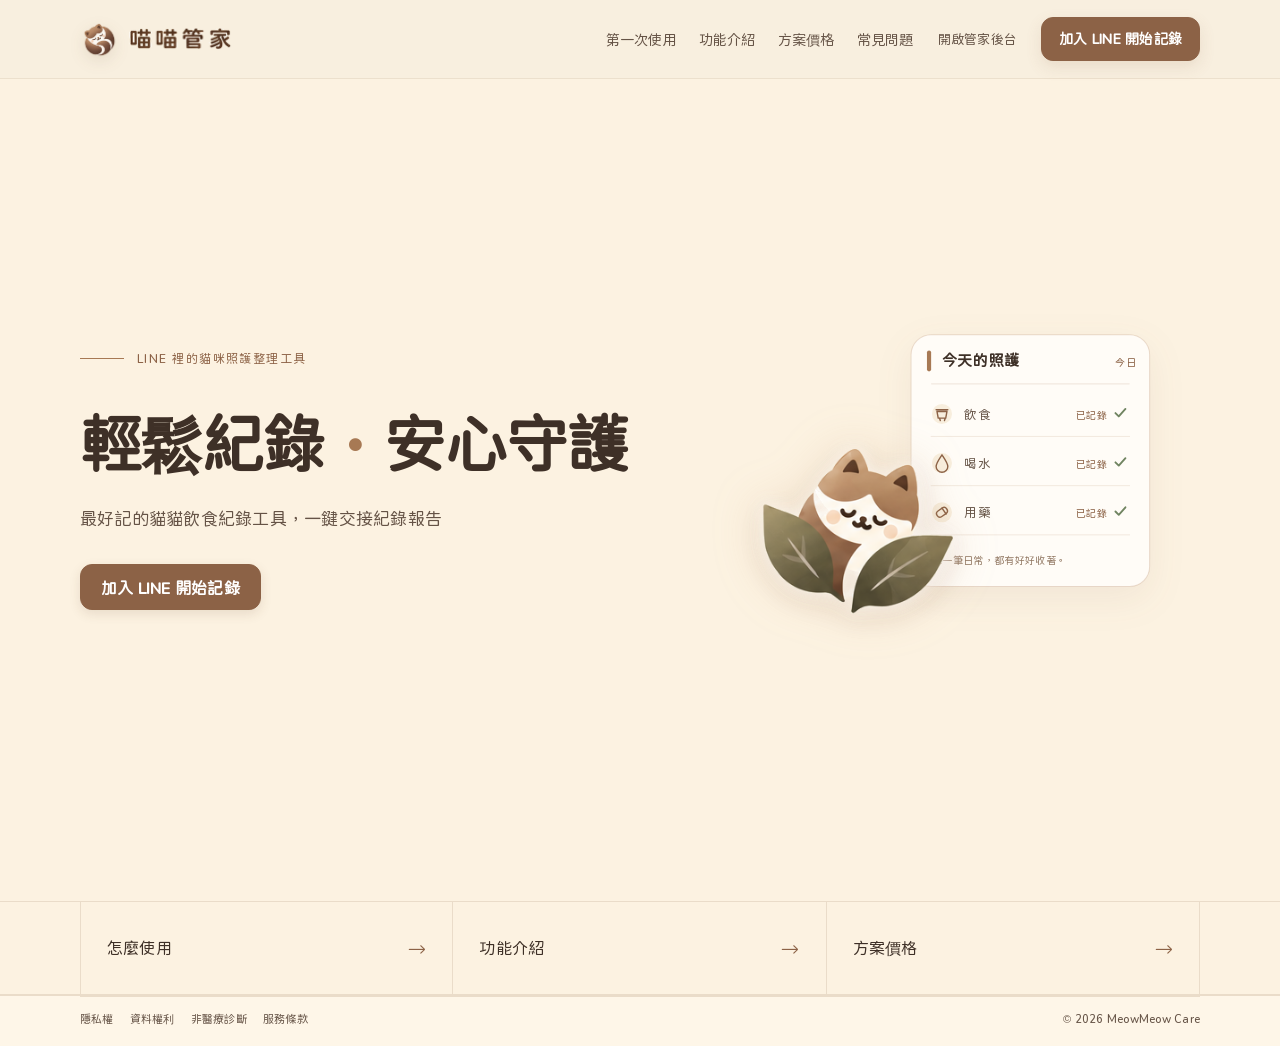
==== commit d50f36eb: "Improve mobile readability and update Plus trial" ====
--- a/index.html
+++ b/index.html
@@ -6,7 +6,7 @@
   <meta name="description" content="喵喵管家是在 LINE 裡使用的貓咪照護整理工具。輕鬆紀錄，安心守護每一天。">
   <meta name="robots" content="noindex,nofollow">
   <title>喵喵管家｜輕鬆紀錄・安心守護</title>
-  <link rel="stylesheet" href="assets/site.css?v=20261018-gutter-icons-v1">
+  <link rel="stylesheet" href="assets/site.css?v=20261018-mobile-readability-v1">
 </head>
 <body class="home-page">
   <div data-site-header></div>
--- a/assets/site.css
+++ b/assets/site.css
@@ -209,7 +209,7 @@
 .a-hero h1 span.headline-dot{display:inline;color:var(--caramel);font-size:.82em;margin-inline:.1em;vertical-align:.04em}
 .hero-page{transform-origin:62% 50%}
 .hero-mascot{left:-2%;bottom:1%;width:53%;height:auto;aspect-ratio:1;background:url("hero-cat-leaves-original-cutout.png") center/contain no-repeat;filter:drop-shadow(0 0 9px rgba(255,252,247,.9)) drop-shadow(0 0 22px rgba(199,156,111,.28)) drop-shadow(0 8px 10px rgba(90,56,37,.08))}
-@media(max-width:760px){.container{width:calc(100% - 64px)}.a-hero-grid{padding:44px 0 40px}.a-hero h1{font-size:clamp(28px,7.2vw,36px)}.hero-illustration{width:min(100%,420px)}.hero-mascot{left:-2%;bottom:1%;width:53%;height:auto}}
+@media(max-width:760px){.container{width:calc(100% - 64px)}.a-hero-grid{padding:44px 0 28px}.a-hero h1{font-size:clamp(26px,6.9vw,28px);line-height:1.32}.hero-illustration{width:min(100%,420px)}.hero-mascot{left:-2%;bottom:1%;width:53%;height:auto}}
 @media(max-width:390px){.a-hero h1{font-size:clamp(24px,7vw,27px)}}
 @media(prefers-reduced-motion:reduce){.hero-mascot{opacity:1!important;transform:none!important}}
 .hero-illustration.is-active .hero-mascot{animation:mascotSettle 760ms var(--ease-enter) both,heroMascotBreath 3.8s ease-in-out 760ms infinite}
@@ -373,23 +373,33 @@
 .pricing-cta .button.primary{background:#8C6246;border-color:#8C6246;box-shadow:none}
 .pricing-cta .button.primary:hover{background:#79523A;border-color:#79523A;box-shadow:none}
 @media(max-width:760px){
-  .pricing-hero{padding:40px 0 22px}
-  .pricing-hero h1{font-size:26px;line-height:1.55}
+  .pricing-hero{padding:32px 0 18px}
+  .pricing-hero h1{font-size:26px;line-height:1.36}
   .pricing-hero .lead{font-size:14px;line-height:1.7}
-  .pricing-section{padding:22px 0 40px}
-  .plan-col-feature{width:36%}.plan-col-free{width:27%}.plan-col-plus{width:37%}
-  .plan-table{font-size:12px;line-height:1.55}
-  .plan-table th,.plan-table td{padding:11px 9px}
-  .plan-table thead th{height:auto;min-height:126px;padding:12px 9px}
-  .plan-table .plan-feature-head{font-size:11px}
-  .plan-name{font-size:13px;margin-bottom:7px}
-  .plan-table thead strong{font-size:21px}
+  .pricing-section{padding:16px 0 32px}
+  .plan-table{display:block;font-size:13px;line-height:1.55}
+  .plan-table thead{display:block;padding:10px}
+  .plan-table thead tr{display:grid;grid-template-columns:repeat(2,minmax(0,1fr));gap:10px}
+  .plan-table thead th{display:block;height:auto;min-height:0;padding:12px;border:1px solid #E7D7C3;border-radius:12px;vertical-align:top}
+  .plan-table thead th:first-child{display:none}
+  .plan-table .plan-free-head{background:#F8EEDD}
+  .plan-table .plan-plus-head{border-color:#865D40;background:#865D40}
+  .plan-table .plan-name{font-size:13px;line-height:1.45}
+  .plan-table thead strong{margin-top:7px;font-size:21px}
   .plan-table thead small{font-size:11px}
-  .plan-table tbody th{font-size:12px}
-  .plan-table .plan-status-cell{text-align:center}
-  .plan-status{width:20px;height:20px}
-  .plan-table tbody small{display:block;margin-top:3px;font-size:11px}
-  .plan-table .plan-group th{padding:8px 9px;font-size:11px}
+  .plan-table tbody{display:block;padding:0 14px}
+  .plan-table tbody tr{display:grid;grid-template-columns:repeat(2,minmax(0,1fr));column-gap:12px;padding:12px 0;border-bottom:1px solid #E7D7C3}
+  .plan-table tbody tr.plan-group{display:block;margin:7px -14px 0;padding:11px 14px 6px;border-bottom:1px solid #D1B79A;background:#F8EEDD}
+  .plan-table .plan-group th{display:block;padding:0;border:0;background:transparent;font-size:12px;line-height:1.5}
+  .plan-table tbody th[scope="row"]{grid-column:1/-1;padding:0 0 8px;border:0;font-size:13px;line-height:1.5}
+  .plan-table tbody td{display:flex;min-width:0;align-items:center;gap:7px;padding:0;border:0;font-size:12px;line-height:1.5}
+  .plan-table tbody td::before{flex:0 0 auto;color:#796858;font-size:10px;line-height:1.35;content:attr(data-plan)}
+  .plan-table tbody td.plan-status-cell{justify-content:flex-start;text-align:left}
+  .plan-table .plan-status-cell .plan-status{width:17px;height:17px;flex:0 0 auto;margin:0}
+  .plan-table .plan-status-detail{flex-wrap:wrap}
+  .plan-table .plan-status-detail small{flex-basis:100%;margin:0 0 0 52px;font-size:10px}
+  .plan-table tbody small{font-size:10px}
+  .plan-table tbody tr:last-child{border-bottom:0}
   .pricing-footnote{margin-top:13px;font-size:12px}
   .pricing-cta{padding:38px 0 44px}
   .pricing-cta h2{font-size:20px}
@@ -439,8 +449,9 @@
 .faq-group h2{margin:0 0 6px;font-size:20px;line-height:1.45}
 .faq-group .faq-list{border:0}
 .faq-group details{padding:15px 0;border-bottom-color:var(--line-soft)}
-.faq-group summary{font-size:16px;line-height:1.55}
-.faq-group details p{margin:10px 36px 2px 0;font-size:14px;line-height:1.75}
+.faq-group summary{font-size:16px;font-weight:500;line-height:1.55}
+.faq-group details[open]>summary{font-weight:600}
+.faq-group details p{margin:11px 0 2px;padding:10px 12px;border-radius:8px;background:rgba(255,252,247,.72);font-size:14px;line-height:1.75}
 .a-index{font-size:12px;letter-spacing:.12em}
 .a-hero .button.primary{background:var(--caramel-dark);border-color:var(--caramel-dark);box-shadow:0 4px 12px rgba(90,56,37,.12)}
 @media(max-width:760px){
@@ -452,17 +463,14 @@
   .feature-groups .feature-item h3{font-size:17px}
   .feature-groups .feature-item p{font-size:14px;line-height:1.75}
   .feature-status-note{margin-top:24px;padding:12px 14px}
-  .faq-groups{gap:27px}
-  .faq-group h2{font-size:18px}
-  .faq-group details{padding:14px 0}
-  .faq-group summary{font-size:15px}
-  .faq-group details p{margin-right:24px;font-size:13px}
+  .faq-page .page-hero{padding:32px 0 24px}
+  .faq-page .page-hero h1{font-size:26px;line-height:1.36}
+  .faq-groups{gap:22px}
+  .faq-group h2{margin-bottom:9px;font-size:18px;line-height:1.4}
+  .faq-group details{padding:13px 0}
+  .faq-group summary{font-size:16px;line-height:1.5}
+  .faq-group details p{font-size:14px;line-height:1.7}
   .pricing-hero .container,.pricing-section .container,.pricing-cta .container{width:calc(100% - 64px)}
-  .plan-col-feature{width:42%}.plan-col-free{width:25%}.plan-col-plus{width:33%}
-  .plan-table th,.plan-table td{padding:10px 7px}
-  .plan-table tbody th{font-size:12px;line-height:1.5}
-  .plan-table .plan-name{font-size:12px;line-height:1.45}
-  .plan-table .plan-status-cell .plan-status{width:18px;height:18px}
 }
 
 /* Consistent reading hierarchy across inner pages. */
@@ -472,7 +480,9 @@
 .faq-category-icon{flex:0 0 42px;width:42px;height:42px;padding:0;border-radius:12px;object-fit:contain}
 @media(max-width:760px){
   .page-hero h1,.tutorial-hero h1,.pricing-hero h1,.getting-started-page .tutorial-hero h1{font-size:clamp(28px,7.4vw,32px);line-height:1.42}
+  .faq-page .page-hero h1,.pricing-hero h1{font-size:26px;line-height:1.36}
   .prose h2{font-size:24px;line-height:1.45;margin-top:42px;margin-bottom:14px}
-  .faq-group h2{font-size:20px}
+  .faq-group h2{font-size:18px;line-height:1.4}
   .faq-group details p,.feature-groups .feature-item p{font-size:14px}
-}
+  .faq-page .section{padding-top:30px}
+}
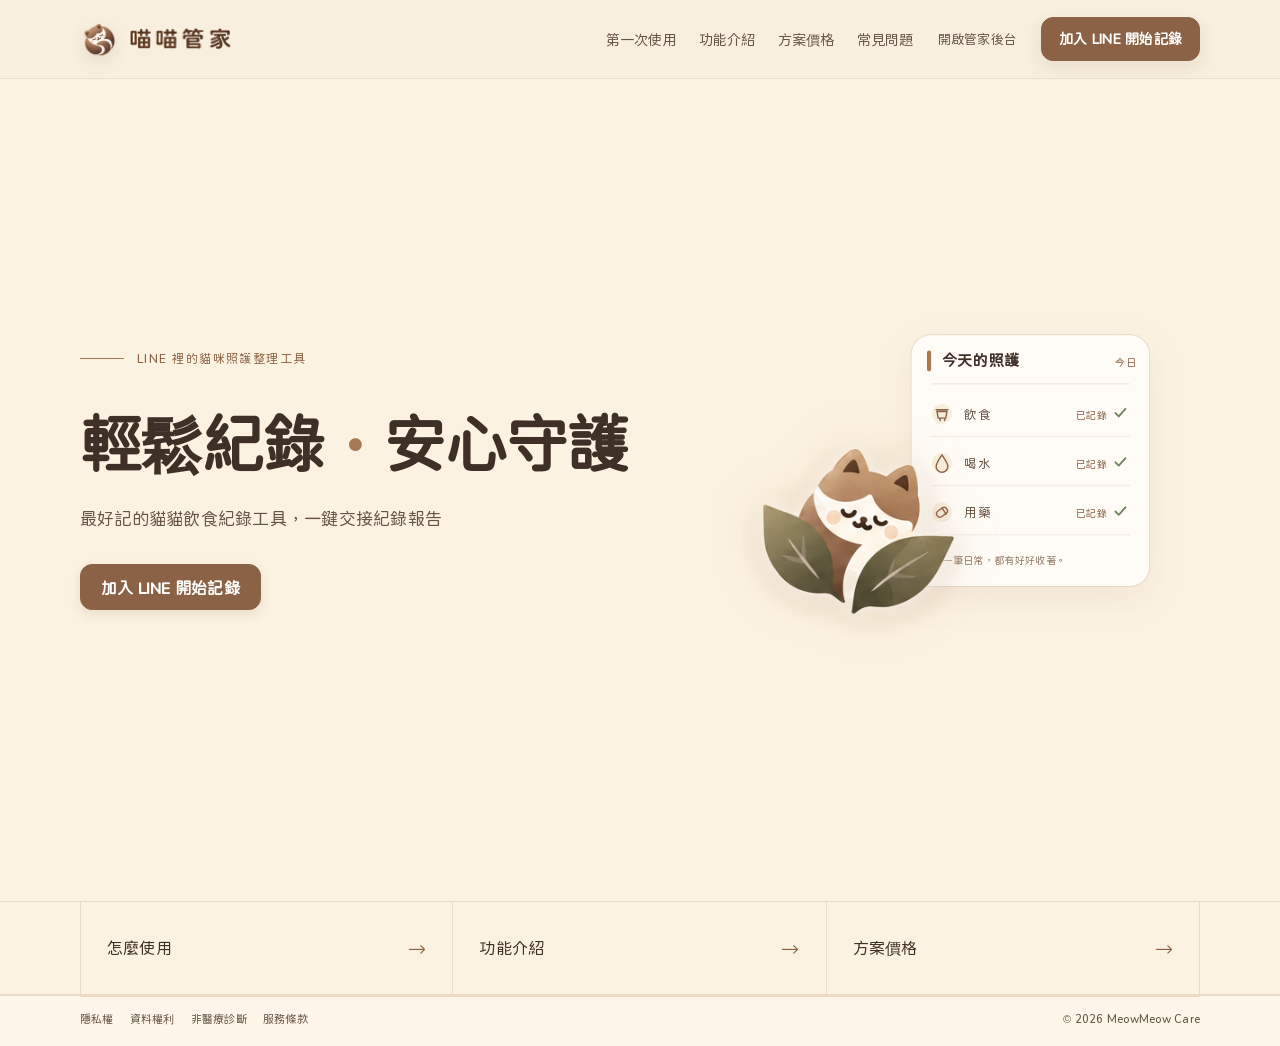
==== commit b7e408b6: "Tighten homepage mobile illustration spacing" ====
--- a/index.html
+++ b/index.html
@@ -6,7 +6,7 @@
   <meta name="description" content="喵喵管家是在 LINE 裡使用的貓咪照護整理工具。輕鬆紀錄，安心守護每一天。">
   <meta name="robots" content="noindex,nofollow">
   <title>喵喵管家｜輕鬆紀錄・安心守護</title>
-  <link rel="stylesheet" href="assets/site.css?v=20261018-mobile-readability-v1">
+  <link rel="stylesheet" href="assets/site.css?v=20261018-mobile-spacing-v2">
 </head>
 <body class="home-page">
   <div data-site-header></div>
--- a/assets/site.css
+++ b/assets/site.css
@@ -209,7 +209,7 @@
 .a-hero h1 span.headline-dot{display:inline;color:var(--caramel);font-size:.82em;margin-inline:.1em;vertical-align:.04em}
 .hero-page{transform-origin:62% 50%}
 .hero-mascot{left:-2%;bottom:1%;width:53%;height:auto;aspect-ratio:1;background:url("hero-cat-leaves-original-cutout.png") center/contain no-repeat;filter:drop-shadow(0 0 9px rgba(255,252,247,.9)) drop-shadow(0 0 22px rgba(199,156,111,.28)) drop-shadow(0 8px 10px rgba(90,56,37,.08))}
-@media(max-width:760px){.container{width:calc(100% - 64px)}.a-hero-grid{padding:44px 0 28px}.a-hero h1{font-size:clamp(26px,6.9vw,28px);line-height:1.32}.hero-illustration{width:min(100%,420px)}.hero-mascot{left:-2%;bottom:1%;width:53%;height:auto}}
+@media(max-width:760px){.container{width:calc(100% - 64px)}.a-hero-grid{padding:44px 0 23px}.a-hero h1{font-size:clamp(26px,6.9vw,28px);line-height:1.32}.hero-illustration{width:min(100%,420px)}.hero-mascot{left:-2%;bottom:1%;width:53%;height:auto}}
 @media(max-width:390px){.a-hero h1{font-size:clamp(24px,7vw,27px)}}
 @media(prefers-reduced-motion:reduce){.hero-mascot{opacity:1!important;transform:none!important}}
 .hero-illustration.is-active .hero-mascot{animation:mascotSettle 760ms var(--ease-enter) both,heroMascotBreath 3.8s ease-in-out 760ms infinite}
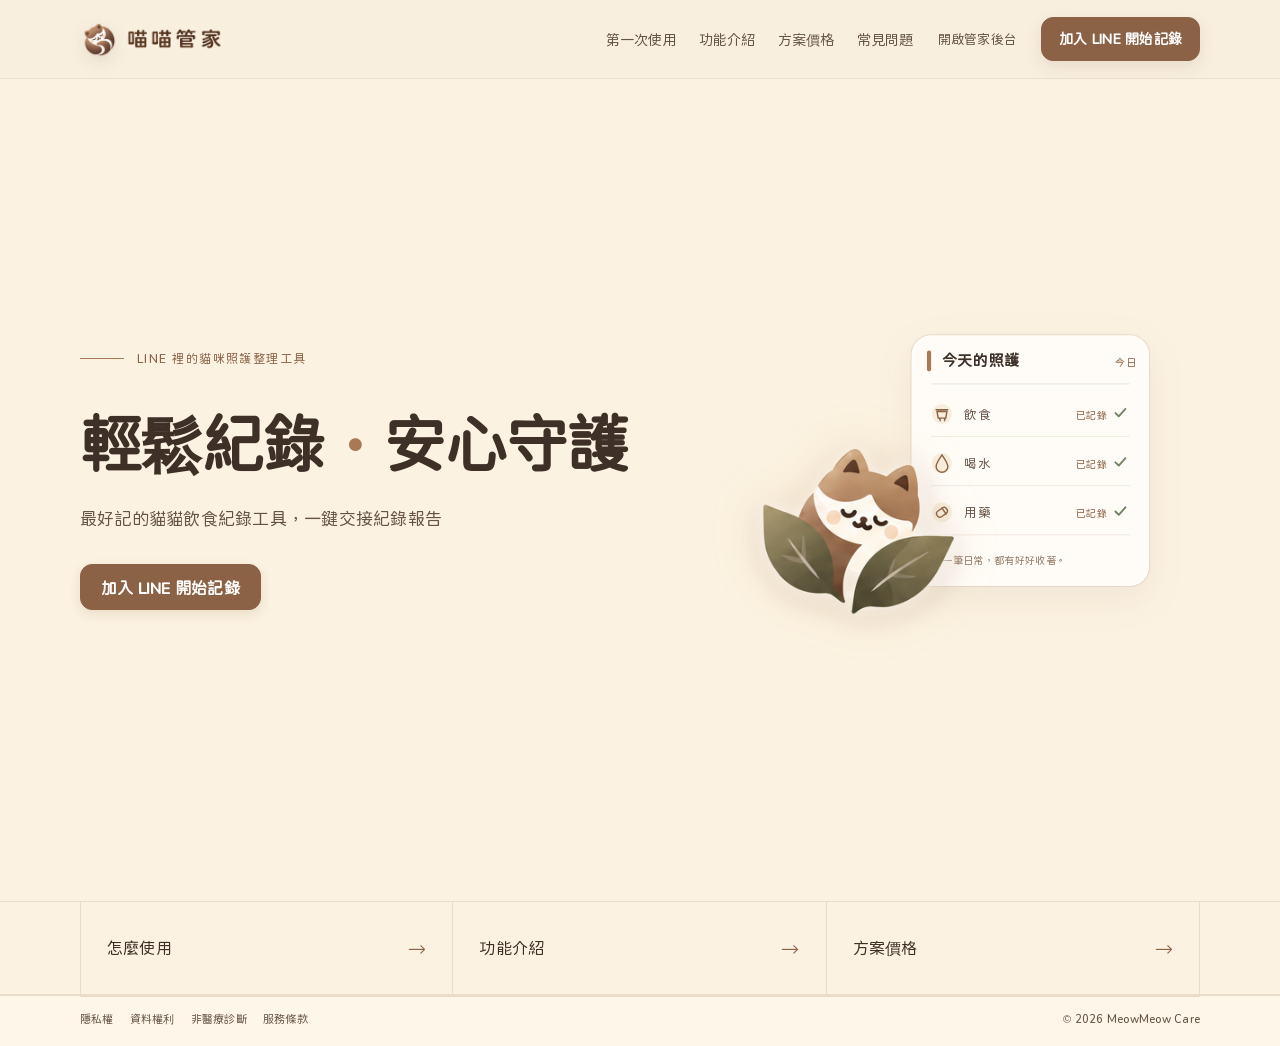
==== commit 4ae679c8: "Refine brand wordmark and pricing table label" ====
--- a/index.html
+++ b/index.html
@@ -6,7 +6,7 @@
   <meta name="description" content="喵喵管家是在 LINE 裡使用的貓咪照護整理工具。輕鬆紀錄，安心守護每一天。">
   <meta name="robots" content="noindex,nofollow">
   <title>喵喵管家｜輕鬆紀錄・安心守護</title>
-  <link rel="stylesheet" href="assets/site.css?v=20261018-mobile-spacing-v2">
+  <link rel="stylesheet" href="assets/site.css?v=20261018-brand-wordmark-v1">
 </head>
 <body class="home-page">
   <div data-site-header></div>
--- a/assets/site.css
+++ b/assets/site.css
@@ -17,8 +17,8 @@
 
 /* Navigation */
 .site-header{position:sticky;top:0;z-index:100;background:rgba(248,239,223,.94);border-bottom:1px solid var(--line-soft);backdrop-filter:blur(16px)}
-.nav{min-height:78px;display:flex;align-items:center;gap:24px}.brand{display:flex;align-items:center;gap:10px;margin-right:auto}
-.brand img:first-child{width:44px;height:44px;object-fit:contain;filter:drop-shadow(0 5px 8px rgba(90,56,37,.12))}.brand img:last-child{width:126px;height:auto}
+.nav{min-height:78px;display:flex;align-items:center;gap:24px}.brand{display:flex;align-items:center;gap:8px;margin-right:auto}
+.brand img:first-child{width:44px;height:44px;object-fit:contain;filter:drop-shadow(0 5px 8px rgba(90,56,37,.12))}.brand img:last-child{width:112px;height:auto}
 .nav-links{display:flex;align-items:center;gap:22px;font-size:14px}.nav-links a,.nav-secondary{position:relative;padding:10px 0;color:var(--ink-soft)}
 .nav-links a::after,.nav-secondary::after{content:"";position:absolute;right:0;bottom:5px;left:0;height:1px;background:var(--caramel-dark);transform:scaleX(0);transform-origin:right;transition:transform var(--standard) var(--ease-enter)}
 .nav-links a:hover::after,.nav-links a[aria-current="page"]::after,.nav-secondary:hover::after{transform:scaleX(1);transform-origin:left}.nav-links a[aria-current="page"]{color:var(--ink)}
@@ -122,7 +122,7 @@
   .a-hero-grid{grid-template-columns:1fr 380px;gap:50px}.page-hero-grid{gap:45px}.content-grid{grid-template-columns:170px minmax(0,1fr);gap:46px}.footer-grid{grid-template-columns:1.3fr repeat(3,1fr);gap:28px}
 }
 @media(max-width:760px){
-  html{scroll-padding-top:82px}body{font-size:16px;line-height:1.65}.container{width:calc(100% - 64px)}.nav{min-height:70px}.brand img:first-child{width:38px;height:38px}.brand img:last-child{width:108px}.nav-cta{display:none}.nav-links.open{top:70px;padding-inline:32px}
+  html{scroll-padding-top:82px}body{font-size:16px;line-height:1.65}.container{width:calc(100% - 64px)}.nav{min-height:70px}.brand img:first-child{width:38px;height:38px}.brand img:last-child{width:96px}.nav-cta{display:none}.nav-links.open{top:70px;padding-inline:32px}
   h1{font-size:30px;line-height:1.42}h2{font-size:23px}.lead{font-size:15px}.a-hero-grid{min-height:auto;grid-template-columns:1fr;gap:25px;padding:44px 0 58px}.a-hero-copy{padding:0}.a-index{margin-bottom:20px;font-size:12px;gap:10px}.a-index::before{width:30px}.a-hero h1{font-size:32px;line-height:1.4;letter-spacing:0;margin-bottom:17px}.a-hero .lead{font-size:15px;line-height:1.7}.hero-actions{display:flex;margin-top:23px}.hero-actions .button{width:auto;max-width:100%;padding-inline:21px;white-space:nowrap}
   .hero-illustration{width:min(100%,390px);margin-inline:auto}.hero-mascot{left:-8%;bottom:0;width:62%}
   .home-directory .container{grid-template-columns:1fr}.home-directory a{min-height:61px;padding:10px 2px;border-right:0;border-bottom:1px solid var(--line);font-size:15px}.home-directory a:first-child{border-left:0}.home-directory a:last-child{border-bottom:0}
@@ -270,12 +270,12 @@
 
 /* Homepage brand stays a quiet signature; the footer doesn't repeat the name. */
 .home-page .brand img:first-child{width:38px;height:38px}
-.home-page .brand img:last-child{width:104px}
+.home-page .brand img:last-child{width:96px}
 .home-page .site-footer{padding-top:0}
 .home-page .footer-bottom{margin-top:0}
 @media(max-width:760px){
   .home-page .brand img:first-child{width:32px;height:32px}
-  .home-page .brand img:last-child{width:88px}
+  .home-page .brand img:last-child{width:80px}
 }
 
 /* First-use tutorial: a clear vertical route, not a poster-led page. */
@@ -344,7 +344,7 @@
 .plan-col-feature{width:38%}.plan-col-free{width:27%}.plan-col-plus{width:35%}
 .plan-table th,.plan-table td{padding:14px 16px;border-bottom:1px solid #E7D7C3;text-align:left;vertical-align:middle;overflow-wrap:anywhere}
 .plan-table thead th{height:136px;border-bottom:0;vertical-align:top}
-.plan-table .plan-feature-head{background:#F8EEDD;color:#655346;font-size:13px;font-weight:500;vertical-align:bottom}
+.plan-table .plan-feature-head{background:#F8EEDD;color:#655346;font-size:15px;font-weight:600;vertical-align:bottom}
 .plan-table .plan-free-head{background:#F8EEDD;color:#3E3027}
 .plan-table .plan-plus-head{background:#865D40;color:#fff}
 .plan-name{display:block;margin-bottom:8px;font-size:15px;font-weight:600}
@@ -379,25 +379,25 @@
   .pricing-section{padding:16px 0 32px}
   .plan-table{display:block;font-size:13px;line-height:1.55}
   .plan-table thead{display:block;padding:10px}
-  .plan-table thead tr{display:grid;grid-template-columns:repeat(2,minmax(0,1fr));gap:10px}
-  .plan-table thead th{display:block;height:auto;min-height:0;padding:12px;border:1px solid #E7D7C3;border-radius:12px;vertical-align:top}
-  .plan-table thead th:first-child{display:none}
+  .plan-table thead tr{display:grid;grid-template-columns:minmax(0,1.4fr) repeat(2,minmax(0,1fr));gap:6px}
+  .plan-table thead th{display:block;height:auto;min-width:0;min-height:0;padding:9px 7px;border:1px solid #E7D7C3;border-radius:10px;vertical-align:top}
+  .plan-table thead th:first-child{display:flex;align-items:flex-end;background:#F8EEDD;color:#655346;font-size:13px;font-weight:600;line-height:1.4}
   .plan-table .plan-free-head{background:#F8EEDD}
   .plan-table .plan-plus-head{border-color:#865D40;background:#865D40}
   .plan-table .plan-name{font-size:13px;line-height:1.45}
   .plan-table thead strong{margin-top:7px;font-size:21px}
   .plan-table thead small{font-size:11px}
-  .plan-table tbody{display:block;padding:0 14px}
-  .plan-table tbody tr{display:grid;grid-template-columns:repeat(2,minmax(0,1fr));column-gap:12px;padding:12px 0;border-bottom:1px solid #E7D7C3}
-  .plan-table tbody tr.plan-group{display:block;margin:7px -14px 0;padding:11px 14px 6px;border-bottom:1px solid #D1B79A;background:#F8EEDD}
+  .plan-table tbody{display:block;padding:0 10px}
+  .plan-table tbody tr{display:grid;grid-template-columns:minmax(0,1.4fr) repeat(2,minmax(0,1fr));align-items:center;column-gap:6px;padding:10px 0;border-bottom:1px solid #E7D7C3}
+  .plan-table tbody tr.plan-group{display:block;margin:7px -10px 0;padding:11px 10px 6px;border-bottom:1px solid #D1B79A;background:#F8EEDD}
   .plan-table .plan-group th{display:block;padding:0;border:0;background:transparent;font-size:12px;line-height:1.5}
-  .plan-table tbody th[scope="row"]{grid-column:1/-1;padding:0 0 8px;border:0;font-size:13px;line-height:1.5}
-  .plan-table tbody td{display:flex;min-width:0;align-items:center;gap:7px;padding:0;border:0;font-size:12px;line-height:1.5}
-  .plan-table tbody td::before{flex:0 0 auto;color:#796858;font-size:10px;line-height:1.35;content:attr(data-plan)}
-  .plan-table tbody td.plan-status-cell{justify-content:flex-start;text-align:left}
-  .plan-table .plan-status-cell .plan-status{width:17px;height:17px;flex:0 0 auto;margin:0}
+  .plan-table tbody th[scope="row"]{grid-column:auto;padding:0;border:0;font-size:12px;line-height:1.45}
+  .plan-table tbody td{display:flex;min-width:0;align-items:center;justify-content:center;padding:0;border:0;text-align:center;font-size:11px;line-height:1.45;overflow-wrap:anywhere}
+  .plan-table tbody td::before{display:none}
+  .plan-table tbody td.plan-status-cell{justify-content:center;text-align:center}
+  .plan-table .plan-status-cell .plan-status{width:17px;height:17px;flex:0 0 auto;margin:0 auto}
   .plan-table .plan-status-detail{flex-wrap:wrap}
-  .plan-table .plan-status-detail small{flex-basis:100%;margin:0 0 0 52px;font-size:10px}
+  .plan-table .plan-status-detail small{flex-basis:100%;margin:2px 0 0;text-align:center;font-size:10px}
   .plan-table tbody small{font-size:10px}
   .plan-table tbody tr:last-child{border-bottom:0}
   .pricing-footnote{margin-top:13px;font-size:12px}
